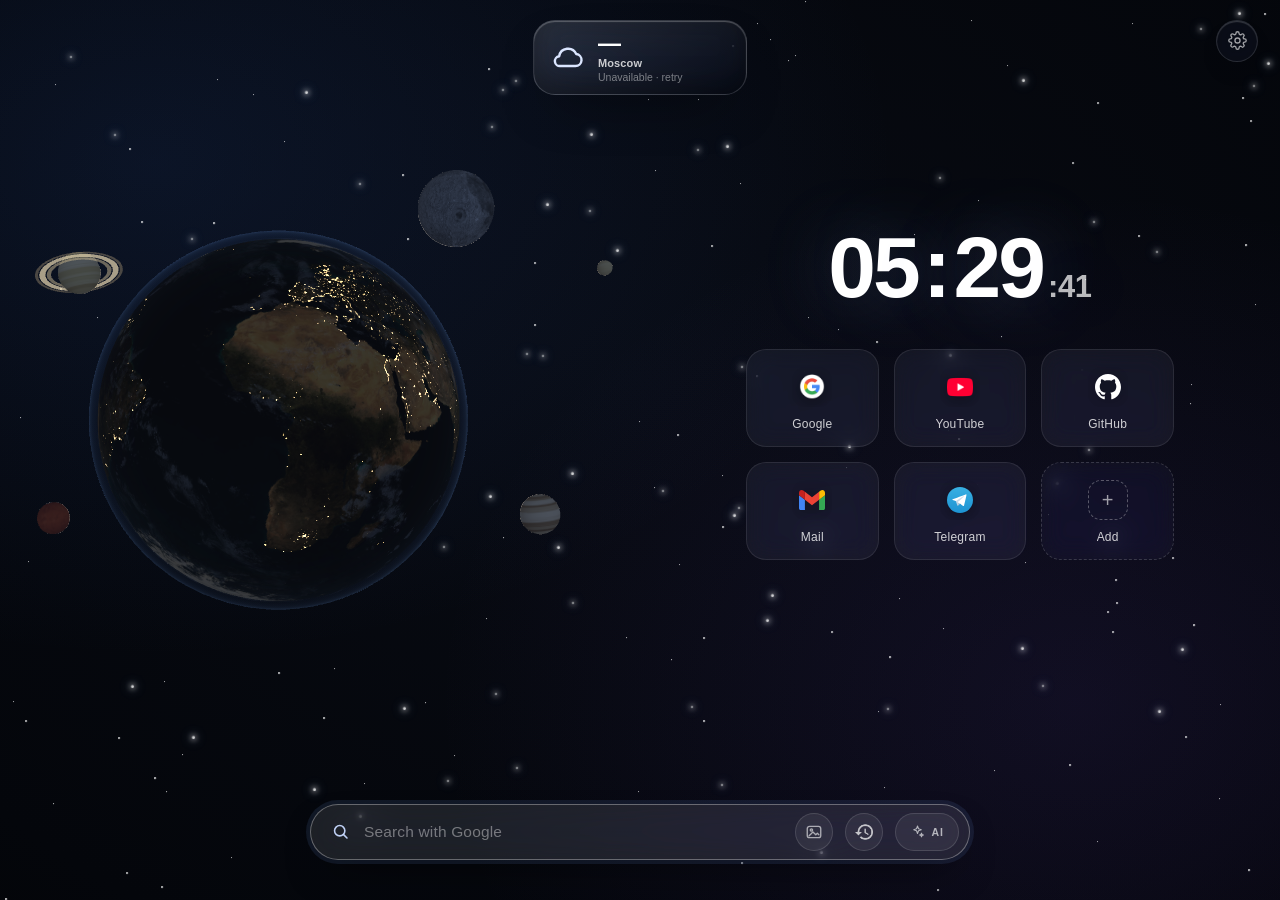
==== chrome/index.html @ 70d058a9 "Release 2.6.7: minimal image thumbnail and readable folder title" ====
<!DOCTYPE html>
<html lang="en">
<head>
  <meta charset="UTF-8" />
  <meta name="color-scheme" content="dark" />
  <meta name="viewport" content="width=device-width, initial-scale=1" />
  <title>New Tab</title>
  <link rel="stylesheet" href="style.css" />
</head>
<body>
  
  <div class="stars" id="stars" aria-hidden="true"></div>

  
  <button class="settings-button" id="settings-button" type="button"
          aria-label="Открыть настройки" title="Настройки" aria-haspopup="dialog"
          data-i18n-aria="settings.open" data-i18n-title="settings.open">
    <svg viewBox="0 0 24 24" fill="none" stroke="currentColor" stroke-width="1.7"
         stroke-linecap="round" stroke-linejoin="round" aria-hidden="true">
      <circle cx="12" cy="12" r="3.2" />
      <path d="M19.4 15a1.7 1.7 0 0 0 .34 1.87l.06.06a2 2 0 1 1-2.83 2.83l-.06-.06a1.7 1.7 0 0 0-1.87-.34 1.7 1.7 0 0 0-1 1.55V21a2 2 0 1 1-4 0v-.09a1.7 1.7 0 0 0-1.11-1.55 1.7 1.7 0 0 0-1.87.34l-.06.06a2 2 0 1 1-2.83-2.83l.06-.06A1.7 1.7 0 0 0 4.6 15a1.7 1.7 0 0 0-1.55-1H3a2 2 0 1 1 0-4h.09A1.7 1.7 0 0 0 4.64 8.9a1.7 1.7 0 0 0-.34-1.87l-.06-.06a2 2 0 1 1 2.83-2.83l.06.06A1.7 1.7 0 0 0 9 4.6a1.7 1.7 0 0 0 1-1.55V3a2 2 0 1 1 4 0v.09a1.7 1.7 0 0 0 1 1.55 1.7 1.7 0 0 0 1.87-.34l.06-.06a2 2 0 1 1 2.83 2.83l-.06.06a1.7 1.7 0 0 0-.34 1.87V9a1.7 1.7 0 0 0 1.55 1H21a2 2 0 1 1 0 4h-.09a1.7 1.7 0 0 0-1.51 1Z" />
    </svg>
  </button>

  
  <div class="top-widgets" id="top-widgets">

  
  <section class="media-player" id="media-player" aria-label="Медиаплеер" aria-hidden="true" hidden
           data-i18n-aria="player.label">
    <div class="player-cover" id="player-cover">
      <img class="player-art" id="player-art" alt="" />
      <span class="player-cover-fallback" aria-hidden="true">
        <svg viewBox="0 0 24 24" fill="none" stroke="currentColor" stroke-width="1.8"
             stroke-linecap="round" stroke-linejoin="round">
          <path d="M9 17.5V5.5l10-2V15" />
          <circle cx="6.5" cy="17.5" r="2.5" />
          <circle cx="16.5" cy="15" r="2.5" />
        </svg>
      </span>
    </div>

    <div class="player-body">
      <div class="player-head">
        <span class="player-title" id="player-title">Без названия</span>
        <span class="player-dot" aria-hidden="true">•</span>
        <span class="player-source" id="player-source">Браузер</span>
      </div>

      <div class="player-timeline">
        <span class="player-time" id="player-current">00:00</span>

        <div class="player-progress" id="player-progress" role="slider" tabindex="0"
             aria-label="Позиция воспроизведения" aria-valuemin="0" aria-valuemax="100"
             aria-valuenow="0" aria-valuetext="Перемотка недоступна" aria-disabled="true"
             data-i18n-aria="player.progress">
          <span class="player-progress-fill" id="player-progress-fill"></span>
          <span class="player-progress-thumb" id="player-progress-thumb"></span>
        </div>

        <span class="player-time" id="player-duration">--:--</span>
      </div>

      <span class="player-artist" id="player-artist">Воспроизведение в браузере</span>
    </div>

    <div class="player-controls" role="group" aria-label="Управление плеером"
         data-i18n-aria="player.controls">
      <button class="player-control" id="player-prev" type="button"
              aria-label="Предыдущий трек" title="Предыдущий трек"
              data-i18n-aria="player.prev" data-i18n-title="player.prev">
        <svg viewBox="0 0 24 24" fill="currentColor" aria-hidden="true">
          <path d="M6 5.5a1 1 0 0 1 2 0v13a1 1 0 1 1-2 0v-13Zm12.2.2a1 1 0 0 1 .8 1v10.6a1 1 0 0 1-1.6.8l-7.3-5.3a1 1 0 0 1 0-1.6l7.3-5.3a1 1 0 0 1 .8-.2Z" />
        </svg>
      </button>

      <button class="player-control player-control--primary" id="player-play" type="button"
              aria-label="Пауза" title="Пауза">
        <svg class="player-icon player-icon--pause" viewBox="0 0 24 24" fill="currentColor" aria-hidden="true">
          <rect x="6" y="5" width="4" height="14" rx="1.2" />
          <rect x="14" y="5" width="4" height="14" rx="1.2" />
        </svg>
        <svg class="player-icon player-icon--play" viewBox="0 0 24 24" fill="currentColor" aria-hidden="true">
          <path d="M8 5.8a1 1 0 0 1 1.5-.9l9 6.2a1 1 0 0 1 0 1.8l-9 6.2A1 1 0 0 1 8 18.2V5.8Z" />
        </svg>
      </button>

      <button class="player-control" id="player-next" type="button"
              aria-label="Следующий трек" title="Следующий трек"
              data-i18n-aria="player.next" data-i18n-title="player.next">
        <svg viewBox="0 0 24 24" fill="currentColor" aria-hidden="true">
          <path d="M18 5.5a1 1 0 0 0-2 0v13a1 1 0 1 0 2 0v-13ZM5.8 5.7a1 1 0 0 0-.8 1v10.6a1 1 0 0 0 1.6.8l7.3-5.3a1 1 0 0 0 0-1.6L6.6 5.9a1 1 0 0 0-.8-.2Z" />
        </svg>
      </button>
    </div>
  </section>

  
  <aside class="weather-widget" id="weather-widget" hidden role="button" tabindex="0"
         aria-label="Погода" data-i18n-aria="weather.label">
    <div class="weather-icon" id="weather-icon" aria-hidden="true"></div>
    <div class="weather-body">
      <div class="weather-main">
        <span class="weather-temp" id="weather-temp">—</span>
        <span class="weather-range" id="weather-range"></span>
      </div>
      <span class="weather-city" id="weather-city">Москва</span>
      <span class="weather-condition" id="weather-condition">Загрузка…</span>
    </div>
  </aside>
  </div>

  <main class="stage">
    
    <section class="planets" id="planet-panel" aria-label="Интерактивная 3D-сцена Солнечной системы">
      <div class="scene" id="scene"></div>

      <p class="scene-error" id="scene-error" hidden data-i18n="scene.error">
        WebGL недоступен в этом браузере — 3D-сцена не может быть показана.
      </p>
    </section>

    
    <section class="content" aria-label="Часы и закладки">
      <div class="clock" aria-label="Текущее время" data-i18n-aria="clock.label">
        <span id="clock-hours">00</span><span class="clock-colon">:</span><span id="clock-minutes">00</span><span class="clock-seconds" id="clock-seconds">:00</span>
      </div>

      <div class="bookmarks-widget">
        <nav class="tiles" id="tiles" aria-label="Закладки" data-i18n-aria="tiles.label"></nav>

        <div class="tiles-nav" id="tiles-nav" hidden>
          <button class="tiles-arrow" id="tiles-prev" type="button"
                  aria-label="Предыдущая страница закладок" data-i18n-aria="tiles.prev">‹</button>
          <div class="tiles-dots" id="tiles-dots" aria-label="Страницы закладок" data-i18n-aria="tiles.pages"></div>
          <button class="tiles-arrow" id="tiles-next" type="button"
                  aria-label="Следующая страница закладок" data-i18n-aria="tiles.next">›</button>
        </div>
      </div>
    </section>
  </main>

  <div class="folder-backdrop" id="folder-backdrop" hidden>
    <span class="folder-drop-hint" data-i18n="folders.dropHint">Перетащите сюда, чтобы вынести из папки</span>
  </div>
  <section class="folder-panel" id="folder-panel" hidden role="dialog" aria-modal="true"
           aria-label="Папка" data-i18n-aria="folders.label">
    <div class="folder-heading">
      <span class="folder-title" id="folder-title" role="button" tabindex="0"
            data-i18n-title="folders.renameHint"></span>
    </div>
    <div class="folder-grid" id="folder-grid"></div>
  </section>

  
  <footer class="search-bar">
    <form class="search" id="search-form" action="https://www.google.com/search" method="get" role="search">
      <div class="search-attachment" id="search-attachment" hidden>
        <div class="search-attachment-thumb">
          <img class="search-attachment-img" id="search-attachment-img" alt="" />
          <button class="search-attachment-remove" id="search-attachment-remove" type="button"
                  aria-label="Убрать изображение" title="Убрать изображение"
                  data-i18n-aria="imageSearch.remove" data-i18n-title="imageSearch.remove">×</button>
        </div>
      </div>

      <div class="search-row">
        <svg class="search-icon" viewBox="0 0 24 24" fill="none" stroke="currentColor" stroke-width="2"
             stroke-linecap="round" aria-hidden="true">
          <circle cx="11" cy="11" r="6.5" />
          <path d="M20.2 20.2 15.9 15.9" />
        </svg>

        <input id="search-input" name="q" type="text" placeholder="Search with Google"
               autocomplete="off" spellcheck="false" autofocus />

        <button class="image-picker" id="image-picker" type="button"
                aria-label="Поиск по картинке" title="Поиск по картинке">
          <svg viewBox="0 0 24 24" fill="none" stroke="currentColor" stroke-width="1.8"
               stroke-linecap="round" stroke-linejoin="round" aria-hidden="true">
            <rect x="3" y="4.5" width="18" height="15" rx="3" />
            <circle cx="8.6" cy="9.4" r="1.5" />
            <path d="m5.5 17 5.1-5.1 3.8 3.8 2.1-2.1 2 2" />
          </svg>
        </button>

        <button class="ai-history" id="ai-history" type="button"
                aria-label="Открыть историю ИИ-поиска Google" title="История ИИ-поиска Google"
                data-i18n-aria="search.history" data-i18n-title="search.history">
          <img src="textures/history.png" alt="" aria-hidden="true" />
        </button>

        <button class="ai-toggle" id="ai-toggle" type="button" aria-pressed="false"
                aria-label="Переключить ИИ-поиск Google" title="ИИ-поиск Google">
          <svg viewBox="0 0 24 24" fill="none" stroke="currentColor" stroke-width="1.7"
               stroke-linecap="round" stroke-linejoin="round" aria-hidden="true">
            <path d="M12 3.2 13.6 7.6 18 9.2 13.6 10.8 12 15.2 10.4 10.8 6 9.2 10.4 7.6 12 3.2Z" />
            <path d="m18.4 14.6.8 2.2 2.2.8-2.2.8-.8 2.2-.8-2.2-2.2-.8 2.2-.8.8-2.2Z" />
          </svg>
          <span class="ai-toggle-text" data-i18n="search.aiShort">AI</span>
        </button>

        <button class="search-attachment-send" id="search-attachment-send" type="button"
                aria-label="Отправить изображение" title="Отправить изображение"
                data-i18n-aria="imageSearch.send" data-i18n-title="imageSearch.send">
          <svg viewBox="0 0 24 24" fill="none" stroke="currentColor" stroke-width="1.9"
               stroke-linecap="round" stroke-linejoin="round" aria-hidden="true">
            <path d="M5 12h14M13 6l6 6-6 6" />
          </svg>
        </button>
      </div>
    </form>
  </footer>

  
  <dialog class="bookmark-dialog" id="bookmark-dialog">
    <form class="bookmark-form" id="bookmark-form" novalidate>
      <h2 id="bm-dialog-title">Новая закладка</h2>

      <div class="bookmark-type" id="bm-type" role="group">
        <button class="bookmark-type-option is-active" type="button" data-type="bookmark"
                data-i18n="bookmarks.bookmarkType">Закладка</button>
        <button class="bookmark-type-option" type="button" data-type="folder"
                data-i18n="bookmarks.folderType">Папка</button>
      </div>

      <label class="field">
        <span data-i18n="bookmarks.name">Название</span>
        <input id="bm-name" type="text" maxlength="40" placeholder="Например, Хабр"
               autocomplete="off" data-i18n-placeholder="bookmarks.namePlaceholder" />
      </label>

      <label class="field" id="bm-url-field">
        <span data-i18n="bookmarks.url">Адрес сайта</span>
        <input id="bm-url" type="text" placeholder="example.com" autocomplete="off" spellcheck="false" />
      </label>

      <p class="dialog-error" id="bm-error" role="alert"></p>

      <div class="dialog-actions">
        <button class="btn btn--ghost" id="bm-cancel" type="button" data-i18n="common.cancel">Отмена</button>
        <button class="btn" type="submit" data-i18n="common.add">Добавить</button>
      </div>
    </form>
  </dialog>

  
  <dialog class="settings-dialog" id="settings-dialog">
    <form class="settings-form" id="settings-form" novalidate>
      <h2 data-i18n="settings.title">Настройки</h2>

      <section class="settings-section">
        <h3 data-i18n="settings.interfaceSection">Интерфейс</h3>
        <label class="field">
          <span data-i18n="settings.language">Язык интерфейса</span>
          <select id="setting-language">
            <option value="ru">Русский</option>
            <option value="en">English</option>
          </select>
        </label>
        <label class="field">
          <span data-i18n="settings.layout">Расположение</span>
          <select id="setting-layout">
            <option value="top" data-i18n="settings.layoutTop">Поиск внизу, плеер сверху</option>
            <option value="bottom" data-i18n="settings.layoutBottom">Поиск вверху, плеер внизу</option>
          </select>
        </label>
      </section>

      <section class="settings-section">
        <h3 data-i18n="settings.planetSection">Планета</h3>
        <label class="field">
          <span data-i18n="settings.planetLighting">Освещение Земли</span>
          <select id="setting-planet-lighting">
            <option value="auto" data-i18n="lighting.auto">Авто (по времени)</option>
            <option value="day" data-i18n="lighting.day">День</option>
            <option value="dusk" data-i18n="lighting.dusk">50 / 50</option>
            <option value="night" data-i18n="lighting.night">Ночь</option>
          </select>
        </label>
        <p class="settings-note" data-i18n="settings.planetNote">Авто — по сезонному закату. Ручной режим не зависит от времени.</p>
      </section>

      <section class="settings-section">
        <h3 data-i18n="settings.searchSection">Поисковик</h3>
        <label class="field">
          <span data-i18n="settings.searchEngine">Поисковая система</span>
          <select id="setting-search-engine">
            <option value="google">Google</option>
            <option value="yandex" data-i18n="searchEngine.yandex">Яндекс</option>
            <option value="bing">Bing</option>
            <option value="duckduckgo">DuckDuckGo</option>
          </select>
        </label>
      </section>

      <section class="settings-section">
        <div class="settings-heading">
          <h3 data-i18n="settings.weatherSection">Погода справа от плеера</h3>
          <label class="switch" title="Показывать виджет погоды" data-i18n-title="settings.weatherToggle">
            <input id="setting-weather-enabled" type="checkbox" />
            <span class="switch-track"><span class="switch-thumb"></span></span>
          </label>
        </div>

        <label class="field">
          <span data-i18n="settings.city">Город</span>
          <select id="setting-weather-city"></select>
        </label>

        <label class="field">
          <span data-i18n="settings.units">Единицы температуры</span>
          <select id="setting-weather-unit">
            <option value="celsius" data-i18n="units.celsius">Цельсий (°C)</option>
            <option value="fahrenheit" data-i18n="units.fahrenheit">Фаренгейт (°F)</option>
          </select>
        </label>
      </section>

      <section class="settings-section">
        <h3 data-i18n="settings.bookmarksSection">Закладки</h3>
        <p class="settings-note" data-i18n="settings.bookmarksNote">По 9 закладок на странице. Точки под сеткой переключают страницы.</p>
        <div class="settings-button-row">
          <button class="btn btn--ghost" id="settings-export-bookmarks" type="button"
                  data-i18n="settings.exportBookmarks">Экспорт закладок</button>
          <button class="btn btn--ghost" id="settings-import-bookmarks" type="button"
                  data-i18n="settings.importBookmarks">Импорт закладок</button>
        </div>
        <button class="btn btn--ghost" id="settings-restore-bookmarks" type="button"
                data-i18n="settings.restore">Вернуть стандартные закладки</button>
      </section>

      <p class="dialog-status" id="settings-status" role="status"></p>
      <p class="dialog-error" id="settings-error" role="alert"></p>

      <div class="dialog-actions">
        <button class="btn btn--ghost" id="settings-cancel" type="button" data-i18n="common.cancel">Отмена</button>
        <button class="btn" type="submit" data-i18n="common.save">Сохранить</button>
      </div>
    </form>
  </dialog>

  <input type="file" id="bookmark-import" accept="application/json,.json" hidden />
  <input type="file" id="search-image-input" accept="image/*" hidden />

  <script src="lib/three.min.js"></script>
  <script src="script.js"></script>
</body>
</html>
---- chrome/style.css ----
*,
*::before,
*::after {
  box-sizing: border-box;
}

:root {
  --font-apple: -apple-system, BlinkMacSystemFont, "San Francisco", "SF Pro Display",
    "SF Pro Text", "Helvetica Neue", "Segoe UI", Roboto, Arial, sans-serif;

  --accent-blue: #4f7dff;
  --accent-violet: #9b5cff;
  --accent-cyan: #22c7e6;
}

html,
body {
  height: 100%;
}

body {
  margin: 0;
  display: flex;
  flex-direction: column;
  overflow: hidden;
  color: #ffffff;
  font-family: var(--font-apple);
  -webkit-font-smoothing: antialiased;
  -moz-osx-font-smoothing: grayscale;

  
  background-color: #000000;
  background-image:
    radial-gradient(1200px 800px at 12% 18%, rgba(48, 96, 190, 0.14), transparent 62%),
    radial-gradient(1000px 800px at 84% 78%, rgba(104, 66, 190, 0.12), transparent 64%),
    radial-gradient(1500px 1100px at 50% 42%, #080b13 0%, #04060b 58%, #000000 100%);
}

::selection {
  color: #ffffff;
  background: rgba(120, 170, 255, 0.35);
}

.stars {
  position: fixed;
  inset: 0;
  z-index: 0;
  overflow: hidden;
  pointer-events: none;
}

.star {
  position: absolute;
  border-radius: 50%;
  background: #ffffff;
  opacity: 0.8;
  animation: twinkle var(--dur, 4s) ease-in-out infinite;
  animation-delay: var(--delay, 0s);
  will-change: opacity, transform;
}

.star--bright {
  box-shadow:
    0 0 6px 1px rgba(255, 255, 255, 0.75),
    0 0 14px 2px rgba(160, 200, 255, 0.35);
}

@keyframes twinkle {
  0%,
  100% {
    opacity: 0.12;
    transform: scale(0.72);
  }
  50% {
    opacity: 1;
    transform: scale(1.15);
  }
}

.stage {
  position: relative;
  z-index: 1;
  flex: 1 1 auto;
  min-height: 0;
  display: grid;
  grid-template-columns: 1fr 1fr;
  grid-template-rows: 1fr;
  align-items: stretch;
  justify-items: stretch;
}

.planets {
  position: relative;
  min-width: 0;
  min-height: 0;
}

.scene {
  position: absolute;
  inset: 0;
}

.scene-canvas {
  display: block;
  width: 100%;
  height: 100%;
  touch-action: none;
  outline: none;
  cursor: default;
}

.scene-canvas.is-hovering {
  cursor: grab;
}

.scene-canvas.is-grabbing {
  cursor: grabbing;
}

.scene-error {
  position: absolute;
  inset: 0;
  z-index: 2;
  display: grid;
  place-items: center;
  margin: 0;
  padding: 32px;
  text-align: center;
  font-size: 14px;
  color: rgba(255, 255, 255, 0.55);
}

.scene-error[hidden] {
  display: none;
}

.content {
  display: flex;
  flex-direction: column;
  align-items: center;
  justify-content: center;
  gap: clamp(26px, 4.5vh, 54px);
  width: 100%;
  max-width: 500px;
  height: 100%;
  padding: 0 clamp(16px, 3vw, 36px);
  justify-self: center;
}

.clock {
  display: flex;
  align-items: baseline;
  justify-content: center;
  gap: 0.06em;
  font-size: clamp(52px, 6.7vw, 112px);
  font-weight: 700;
  line-height: 0.95;
  letter-spacing: -0.035em;
  color: #ffffff;
  font-variant-numeric: tabular-nums;
  font-feature-settings: "tnum" 1;
  text-shadow: 0 0 70px rgba(150, 190, 255, 0.26);
  user-select: none;
}

.clock-seconds {
  font-size: 0.36em;
  font-weight: 600;
  letter-spacing: -0.01em;
  color: rgba(255, 255, 255, 0.72);
}

.tiles {
  display: grid;
  grid-template-columns: repeat(3, minmax(0, 1fr));
  align-content: start;
  gap: clamp(10px, 1.2vw, 15px);
  width: min(100%, 440px);
}

.bookmarks-widget {
  display: flex;
  flex-direction: column;
  align-items: center;
  gap: 12px;
  width: 100%;
}

.tiles-nav {
  display: flex;
  align-items: center;
  justify-content: center;
  gap: 10px;
}

.tiles-nav[hidden] {
  display: none;
}

.tiles-arrow {
  display: grid;
  place-items: center;
  width: 26px;
  height: 26px;
  padding: 0 0 1px;
  border: 1px solid rgba(255, 255, 255, 0.12);
  border-radius: 50%;
  background: rgba(255, 255, 255, 0.05);
  color: rgba(255, 255, 255, 0.62);
  font-family: inherit;
  font-size: 18px;
  line-height: 1;
  cursor: pointer;
  transition: color 0.2s ease, background 0.2s ease, border-color 0.2s ease;
}

.tiles-arrow:hover:not(:disabled) {
  border-color: rgba(150, 170, 255, 0.45);
  background: rgba(120, 140, 255, 0.12);
  color: #ffffff;
}

.tiles-arrow:disabled {
  opacity: 0.25;
  cursor: default;
}

.tiles-dots {
  display: flex;
  align-items: center;
  gap: 6px;
  height: 12px;
}

.tiles-dot {
  width: 6px;
  height: 6px;
  padding: 0;
  border: 0;
  border-radius: 50%;
  background: rgba(255, 255, 255, 0.26);
  cursor: pointer;
  transition: background 0.2s ease, transform 0.2s ease;
}

.tiles-dot:hover {
  background: rgba(255, 255, 255, 0.6);
}

.tiles-dot.is-active {
  background: rgba(255, 255, 255, 0.95);
  transform: scale(1.25);
}

.tile-wrap {
  position: relative;
  min-width: 0;
}

.tile {
  position: relative;
  display: flex;
  flex-direction: column;
  align-items: center;
  justify-content: center;
  gap: 10px;
  width: 100%;
  height: 100%;
  padding: 17px 10px 15px;
  border: 1px solid rgba(255, 255, 255, 0.09);
  border-radius: 20px;
  background: rgba(255, 255, 255, 0.05);
  -webkit-backdrop-filter: blur(12px) saturate(160%);
  backdrop-filter: blur(12px) saturate(160%);
  color: #ffffff;
  font-family: inherit;
  text-decoration: none;
  overflow: hidden;
  transition: transform 0.25s ease, background 0.25s ease,
    border-color 0.25s ease, box-shadow 0.25s ease;
}

.tile::before {
  content: "";
  position: absolute;
  inset: 0;
  background: radial-gradient(130px 80px at 50% 0%,
    rgba(140, 180, 255, 0.22), transparent 72%);
  opacity: 0;
  transition: opacity 0.25s ease;
  pointer-events: none;
}

.tile:hover,
.tile:focus-visible {
  transform: translateY(-4px);
  background: rgba(255, 255, 255, 0.12);
  border-color: rgba(255, 255, 255, 0.3);
  box-shadow:
    0 20px 44px -16px rgba(0, 0, 0, 0.65),
    inset 0 1px 0 rgba(255, 255, 255, 0.22);
  outline: none;
}

.tile:hover::before,
.tile:focus-visible::before {
  opacity: 1;
}

.tile-icon {
  position: relative;
  display: grid;
  place-items: center;
  flex: 0 0 auto;
  width: 40px;
  height: 40px;
  border-radius: 13px;
  overflow: hidden;
  transition: transform 0.25s ease;
}

.tile:hover .tile-icon {
  transform: scale(1.07) rotate(-2deg);
}

.tile-icon--img {
  background: transparent;
  box-shadow: none;
}

.tile-icon--img img {
  display: block;
  width: 26px;
  height: 26px;
  object-fit: contain;
  filter: drop-shadow(0 3px 8px rgba(0, 0, 0, 0.35));
}

.tile-icon--invert img {
  filter: brightness(0) invert(1) drop-shadow(0 3px 8px rgba(0, 0, 0, 0.35));
}

.tile-icon--letter {
  background: linear-gradient(145deg, var(--c1, #5b8cff), var(--c2, #3a5bd9));
  font-size: 16px;
  font-weight: 700;
  color: #ffffff;
  text-transform: uppercase;
  box-shadow:
    inset 0 1px 0 rgba(255, 255, 255, 0.35),
    0 10px 20px -12px var(--c2, #3a5bd9);
}

.tile-name {
  max-width: 100%;
  overflow: hidden;
  font-size: 12px;
  font-weight: 500;
  letter-spacing: 0.02em;
  text-overflow: ellipsis;
  white-space: nowrap;
  color: rgba(255, 255, 255, 0.8);
  transition: color 0.25s ease;
}

.tile:hover .tile-name {
  color: #ffffff;
}

.tile-remove {
  position: absolute;
  top: 6px;
  right: 6px;
  z-index: 3;
  display: grid;
  place-items: center;
  width: 22px;
  height: 22px;
  padding: 0;
  border: 1px solid rgba(255, 255, 255, 0.16);
  border-radius: 50%;
  background: rgba(8, 10, 18, 0.72);
  color: rgba(255, 255, 255, 0.7);
  font-family: inherit;
  font-size: 14px;
  line-height: 1;
  cursor: pointer;
  opacity: 0;
  transform: scale(0.85);
  transition: opacity 0.2s ease, transform 0.2s ease, background 0.2s ease;
}

.tile-wrap:hover .tile-remove,
.tile-remove:focus-visible {
  opacity: 1;
  transform: scale(1);
}

.tile-remove:hover {
  border-color: transparent;
  background: rgba(224, 62, 82, 0.9);
  color: #ffffff;
}

.tile--add {
  border-style: dashed;
  border-color: rgba(255, 255, 255, 0.16);
  background: rgba(255, 255, 255, 0.025);
  color: rgba(255, 255, 255, 0.6);
  cursor: pointer;
  appearance: none;
}

.tile--add:hover {
  border-color: rgba(140, 170, 255, 0.45);
  background: rgba(120, 150, 255, 0.08);
  color: #ffffff;
}

.tile-icon--add {
  border: 1px dashed rgba(255, 255, 255, 0.3);
  border-radius: 13px;
  background: transparent;
  font-size: 20px;
  font-weight: 300;
  line-height: 1;
  color: inherit;
}

.tile--folder {
  border-color: rgba(150, 175, 255, 0.2);
  background:
    linear-gradient(145deg, rgba(110, 145, 255, 0.13), rgba(255, 255, 255, 0.035));
}

.tile--folder:hover {
  border-color: rgba(150, 180, 255, 0.45);
  background:
    linear-gradient(145deg, rgba(120, 155, 255, 0.2), rgba(255, 255, 255, 0.06));
}

.tile-icon--folder {
  color: #cfdcff;
  background:
    linear-gradient(145deg, rgba(120, 155, 255, 0.3), rgba(90, 110, 230, 0.14));
  border: 1px solid rgba(170, 190, 255, 0.2);
  box-shadow: inset 0 1px 1px rgba(255, 255, 255, 0.18);
}

.tile-icon--folder svg {
  width: 25px;
  height: 25px;
}

.tile-folder-count {
  position: absolute;
  top: 8px;
  right: 8px;
  display: grid;
  place-items: center;
  min-width: 18px;
  height: 18px;
  padding: 0 5px;
  border: 1px solid rgba(255, 255, 255, 0.16);
  border-radius: 999px;
  background: rgba(8, 12, 24, 0.68);
  color: rgba(255, 255, 255, 0.74);
  font-size: 10px;
  font-weight: 600;
  line-height: 1;
  pointer-events: none;
}

.tile-wrap.is-drop-target .tile,
.tile-wrap.is-folder-drop .tile {
  border-color: rgba(160, 190, 255, 0.85);
  background:
    linear-gradient(145deg, rgba(130, 165, 255, 0.24), rgba(255, 255, 255, 0.07));
  box-shadow:
    0 0 0 3px rgba(120, 160, 255, 0.16),
    0 18px 40px -24px rgba(0, 0, 0, 0.9);
  transform: scale(1.025);
}

.tile-wrap.is-dragging {
  opacity: 0.42;
}

.folder-backdrop {
  position: fixed;
  inset: 0;
  z-index: 9;
  background: rgba(2, 4, 10, 0.46);
  -webkit-backdrop-filter: blur(3px);
  backdrop-filter: blur(3px);
  opacity: 0;
  transition: opacity 0.22s ease, background 0.22s ease;
}

.folder-backdrop.is-open {
  opacity: 1;
}

.folder-backdrop.is-closing {
  pointer-events: none;
}

.folder-backdrop.is-drop-target {
  background: rgba(10, 16, 34, 0.58);
  box-shadow: inset 0 0 0 2px rgba(130, 165, 255, 0.28);
}

.folder-drop-hint {
  position: fixed;
  left: 50%;
  bottom: 28px;
  z-index: 11;
  padding: 10px 18px;
  border: 1px solid rgba(160, 190, 255, 0.35);
  border-radius: 999px;
  background: rgba(12, 18, 34, 0.86);
  -webkit-backdrop-filter: blur(18px) saturate(170%);
  backdrop-filter: blur(18px) saturate(170%);
  color: rgba(230, 238, 255, 0.9);
  font-size: 13px;
  font-weight: 500;
  letter-spacing: 0.01em;
  opacity: 0;
  transform: translate(-50%, 12px);
  transition: opacity 0.2s ease, transform 0.2s ease;
  pointer-events: none;
}

.folder-backdrop.is-drop-target .folder-drop-hint {
  opacity: 1;
  transform: translate(-50%, 0);
}

.folder-panel {
  position: fixed;
  z-index: 10;
  display: block;
  padding: 0;
  outline: none;
  border: 0;
  background: transparent;
  box-shadow: none;
  opacity: 0;
  transform: scale(0.96);
  transform-origin: center;
  transition: opacity 0.22s ease, transform 0.22s cubic-bezier(0.16, 0.84, 0.44, 1);
}

.folder-panel.is-open {
  opacity: 1;
  transform: scale(1);
}

.folder-panel.is-closing {
  pointer-events: none;
}

.folder-backdrop[hidden],
.folder-panel[hidden] {
  display: none;
}

.folder-grid {
  display: grid;
  grid-template-columns: repeat(3, minmax(0, 1fr));
  grid-template-rows: repeat(3, minmax(0, 1fr));
  gap: clamp(10px, 1.2vw, 15px);
  width: 100%;
  height: 100%;
}

.folder-heading {
  position: absolute;
  left: 50%;
  bottom: calc(100% + 10px);
  width: max-content;
  max-width: 100%;
  text-align: center;
  transform: translateX(-50%);
}

.folder-panel.is-title-below .folder-heading {
  top: calc(100% + 10px);
  bottom: auto;
}

.folder-title {
  display: inline-block;
  max-width: min(70vw, 420px);
  padding: 7px 14px;
  overflow: hidden;
  border: 1px solid rgba(255, 255, 255, 0.14);
  border-radius: 12px;
  background: rgba(8, 12, 22, 0.82);
  -webkit-backdrop-filter: blur(20px) saturate(170%);
  backdrop-filter: blur(20px) saturate(170%);
  box-shadow:
    0 14px 34px -20px rgba(0, 0, 0, 0.95),
    inset 0 1px 0 rgba(255, 255, 255, 0.1);
  color: #ffffff;
  font-size: 18px;
  font-weight: 600;
  letter-spacing: -0.01em;
  line-height: 1.25;
  text-overflow: ellipsis;
  text-shadow: 0 1px 2px rgba(0, 0, 0, 0.55);
  white-space: nowrap;
  outline: none;
  cursor: text;
  transition: background 0.2s ease, box-shadow 0.2s ease, border-color 0.2s ease;
}

.folder-title:hover {
  border-color: rgba(160, 185, 255, 0.35);
  background: rgba(16, 22, 40, 0.92);
}

.folder-title.is-editing {
  overflow: visible;
  border-color: rgba(120, 160, 255, 0.45);
  background: rgba(10, 14, 26, 0.96);
  box-shadow: 0 0 0 2px rgba(120, 160, 255, 0.32);
  text-overflow: clip;
}

body.folder-open {
  overflow: hidden;
}

.bookmarks-widget > .tiles,
.bookmarks-widget > .tiles-nav {
  transition: opacity 0.2s ease;
}

body.folder-open .bookmarks-widget > .tiles,
body.folder-open .bookmarks-widget > .tiles-nav {
  opacity: 0;
  pointer-events: none;
}

.field[hidden] {
  display: none;
}

.bookmark-type {
  display: flex;
  gap: 5px;
  padding: 4px;
  border: 1px solid rgba(255, 255, 255, 0.1);
  border-radius: 12px;
  background: rgba(255, 255, 255, 0.045);
}

.bookmark-type-option {
  flex: 1;
  height: 34px;
  padding: 0 10px;
  border: 0;
  border-radius: 9px;
  background: transparent;
  color: rgba(255, 255, 255, 0.55);
  font-family: inherit;
  font-size: 12px;
  font-weight: 600;
  cursor: pointer;
  transition: color 0.2s ease, background 0.2s ease, box-shadow 0.2s ease;
}

.bookmark-type-option:hover {
  color: #ffffff;
  background: rgba(255, 255, 255, 0.07);
}

.bookmark-type-option.is-active {
  background: linear-gradient(135deg, rgba(90, 125, 255, 0.92), rgba(150, 100, 255, 0.92));
  color: #ffffff;
  box-shadow:
    0 6px 16px -10px rgba(90, 110, 255, 0.9),
    inset 0 1px 0 rgba(255, 255, 255, 0.24);
}

.top-widgets {
  position: fixed;
  top: clamp(12px, 2.2vh, 22px);
  left: 50%;
  z-index: 6;
  display: flex;
  align-items: stretch;
  gap: 12px;
  width: max-content;
  max-width: calc(100vw - 32px);
  transform: translateX(-50%);
  pointer-events: none;
}

.top-widgets > * {
  pointer-events: auto;
}

body.layout-bottom .top-widgets {
  top: auto;
  bottom: clamp(12px, 2.2vh, 22px);
}

body.layout-bottom .search-bar {
  order: -1;
  padding-top: clamp(14px, 2.2vh, 24px);
  padding-bottom: 12px;
}

body.layout-bottom .search {
  width: min(660px, calc(100vw - 160px));
}

@media (min-width: 901px) {
  body.layout-bottom .stage {
    transform: translateY(calc(-1 * var(--stage-shift, 0px)));
  }
}

.weather-widget {
  position: relative;
  display: flex;
  align-items: center;
  gap: 12px;
  width: 214px;
  padding: 11px 16px;
  border: 1px solid rgba(255, 255, 255, 0.15);
  border-radius: 22px;
  background:
    linear-gradient(145deg, rgba(255, 255, 255, 0.14), rgba(9, 13, 24, 0.62));
  -webkit-backdrop-filter: blur(20px) saturate(180%);
  backdrop-filter: blur(20px) saturate(180%);
  box-shadow:
    0 22px 56px -28px rgba(0, 0, 0, 0.9),
    inset 0 1px 1px rgba(255, 255, 255, 0.26),
    inset 0 -12px 24px rgba(0, 0, 0, 0.25);
  color: #ffffff;
  opacity: 0;
  transform: translateY(-10px);
  transition: opacity 0.5s ease, transform 0.5s cubic-bezier(0.16, 0.84, 0.44, 1);
}

.weather-widget[hidden] {
  display: none;
}

.weather-widget.is-visible {
  opacity: 1;
  transform: translateY(0);
}

.weather-widget:not([hidden]) {
  cursor: pointer;
}

.weather-widget:not([hidden]):hover {
  border-color: rgba(180, 195, 255, 0.32);
  box-shadow:
    0 24px 60px -28px rgba(0, 0, 0, 0.95),
    0 0 26px rgba(110, 140, 255, 0.16),
    inset 0 1px 1px rgba(255, 255, 255, 0.3),
    inset 0 -12px 24px rgba(0, 0, 0, 0.25);
}

.weather-widget:focus-visible {
  outline: none;
  border-color: rgba(160, 180, 255, 0.55);
  box-shadow: 0 0 0 3px rgba(120, 150, 255, 0.2);
}

.weather-icon {
  display: grid;
  place-items: center;
  flex: 0 0 36px;
  width: 36px;
  height: 36px;
  color: #dbe6ff;
}

.weather-icon svg {
  width: 100%;
  height: 100%;
}

.weather-icon.is-sunny {
  color: #ffd36a;
}

.weather-icon.is-snow {
  color: #e8f1ff;
}

.weather-body {
  display: flex;
  flex-direction: column;
  gap: 2px;
  min-width: 0;
}

.weather-main {
  display: flex;
  align-items: baseline;
  gap: 7px;
}

.weather-temp {
  font-size: 23px;
  font-weight: 650;
  line-height: 1;
  letter-spacing: -0.03em;
}

.weather-range {
  font-size: 10px;
  white-space: nowrap;
  color: rgba(255, 255, 255, 0.42);
}

.weather-city {
  overflow: hidden;
  font-size: 11px;
  font-weight: 600;
  letter-spacing: 0.01em;
  white-space: nowrap;
  text-overflow: ellipsis;
  color: rgba(255, 255, 255, 0.78);
}

.weather-condition {
  overflow: hidden;
  font-size: 10.5px;
  white-space: nowrap;
  text-overflow: ellipsis;
  color: rgba(255, 255, 255, 0.45);
}

.settings-button {
  position: fixed;
  top: clamp(12px, 2.2vh, 22px);
  right: clamp(12px, 2vw, 22px);
  z-index: 8;
  display: grid;
  place-items: center;
  width: 42px;
  height: 42px;
  padding: 0;
  border: 1px solid rgba(255, 255, 255, 0.13);
  border-radius: 50%;
  background: rgba(13, 17, 30, 0.62);
  -webkit-backdrop-filter: blur(18px) saturate(170%);
  backdrop-filter: blur(18px) saturate(170%);
  box-shadow:
    0 12px 32px -18px rgba(0, 0, 0, 0.95),
    inset 0 1px 1px rgba(255, 255, 255, 0.18);
  color: rgba(255, 255, 255, 0.62);
  cursor: pointer;
  transition: color 0.3s ease, background 0.3s ease, border-color 0.3s ease,
    box-shadow 0.3s ease;
}

.settings-button svg {
  width: 19px;
  height: 19px;
  transition: transform 0.5s cubic-bezier(0.16, 0.84, 0.44, 1);
}

.settings-button:hover {
  border-color: rgba(150, 170, 255, 0.4);
  background: rgba(30, 38, 64, 0.72);
  color: #ffffff;
  box-shadow:
    0 0 24px rgba(110, 140, 255, 0.22),
    inset 0 1px 1px rgba(255, 255, 255, 0.24);
}

.settings-button:hover svg {
  transform: rotate(55deg);
}

.media-player {
  position: relative;
  z-index: 1;
  display: flex;
  align-items: center;
  gap: 13px;
  width: min(560px, calc(100vw - 32px));
  padding: 9px 18px 9px 9px;
  overflow: hidden;
  isolation: isolate;
  border: 1px solid rgba(255, 255, 255, 0.22);
  border-radius: 24px;
  background:
    radial-gradient(120% 160% at 16% -30%, rgba(255, 255, 255, 0.28), transparent 46%),
    radial-gradient(90% 130% at 92% 130%, rgba(110, 92, 255, 0.2), transparent 62%),
    linear-gradient(140deg,
      rgba(255, 255, 255, 0.2) 0%,
      rgba(255, 255, 255, 0.055) 16%,
      rgba(11, 15, 28, 0.62) 50%,
      rgba(7, 10, 20, 0.8) 100%);
  -webkit-backdrop-filter: blur(26px) saturate(205%);
  backdrop-filter: blur(26px) saturate(205%);
  box-shadow:
    0 26px 70px -30px rgba(0, 0, 0, 0.98),
    0 2px 10px rgba(0, 0, 0, 0.35),
    0 0 38px rgba(120, 150, 255, 0.1),
    inset 0 1px 1px rgba(255, 255, 255, 0.45),
    inset 0 -16px 30px rgba(0, 0, 0, 0.34),
    inset 12px 0 30px rgba(255, 255, 255, 0.045),
    inset -12px 0 26px rgba(120, 150, 255, 0.09);
  opacity: 0;
  transform: translateY(-12px) scale(0.985);
  pointer-events: none;
  transition: opacity 0.55s ease, transform 0.55s cubic-bezier(0.16, 0.84, 0.44, 1);
}

.media-player::before {
  content: "";
  position: absolute;
  top: -80%;
  left: -12%;
  z-index: 0;
  width: 68%;
  height: 230%;
  background: radial-gradient(closest-side,
    rgba(255, 255, 255, 0.24),
    rgba(255, 255, 255, 0.05) 55%,
    transparent 76%);
  transform: rotate(18deg);
  pointer-events: none;
  animation: liquid-sheen 9s ease-in-out infinite;
}

.media-player::after {
  content: "";
  position: absolute;
  inset: 1px;
  z-index: 0;
  border-radius: inherit;
  background:
    linear-gradient(180deg,
      rgba(255, 255, 255, 0.16),
      transparent 26%,
      transparent 76%,
      rgba(255, 255, 255, 0.03)),
    radial-gradient(120% 90% at 88% -10%, rgba(140, 120, 255, 0.16), transparent 58%),
    radial-gradient(85% 70% at 50% 128%, rgba(170, 200, 255, 0.16), transparent 70%);
  box-shadow: inset 0 0 0 1px rgba(255, 255, 255, 0.055);
  pointer-events: none;
}

@keyframes liquid-sheen {
  0%,
  100% {
    transform: translateX(-8%) rotate(18deg);
    opacity: 0.55;
  }
  50% {
    transform: translateX(24%) rotate(18deg);
    opacity: 0.9;
  }
}

.media-player[hidden] {
  display: none;
}

.media-player.is-visible {
  opacity: 1;
  transform: translateY(0) scale(1);
  pointer-events: auto;
}

.player-controls {
  position: relative;
  z-index: 1;
  display: flex;
  align-items: center;
  gap: 5px;
  flex: 0 0 auto;
}

.player-control {
  display: grid;
  place-items: center;
  width: 30px;
  height: 30px;
  padding: 0;
  border: 1px solid rgba(255, 255, 255, 0.13);
  border-radius: 50%;
  background: rgba(255, 255, 255, 0.055);
  color: rgba(255, 255, 255, 0.72);
  cursor: pointer;
  transition: color 0.25s ease, background 0.25s ease, border-color 0.25s ease,
    transform 0.2s ease, box-shadow 0.25s ease;
}

.player-control svg {
  width: 14px;
  height: 14px;
}

.player-control:hover {
  color: #ffffff;
  border-color: rgba(170, 190, 255, 0.45);
  background: rgba(130, 155, 255, 0.16);
  box-shadow: 0 0 16px rgba(120, 150, 255, 0.24);
}

.player-control:active {
  transform: scale(0.92);
}

.player-control--primary {
  width: 36px;
  height: 36px;
  border-color: transparent;
  background: linear-gradient(135deg, rgba(110, 145, 255, 0.95), rgba(150, 105, 255, 0.95));
  color: #ffffff;
  box-shadow:
    0 6px 18px -8px rgba(90, 110, 255, 0.9),
    inset 0 1px 0 rgba(255, 255, 255, 0.32);
}

.player-control--primary svg {
  width: 15px;
  height: 15px;
}

.player-icon--play {
  display: none;
}

.media-player.is-paused .player-icon--pause {
  display: none;
}

.media-player.is-paused .player-icon--play {
  display: block;
}

.player-cover {
  position: relative;
  z-index: 1;
  display: grid;
  place-items: center;
  flex: 0 0 auto;
  width: 58px;
  height: 58px;
  overflow: hidden;
  border: 1px solid rgba(255, 255, 255, 0.2);
  border-radius: 16px;
  background: linear-gradient(145deg, rgba(130, 160, 255, 0.3), rgba(255, 255, 255, 0.05));
  box-shadow:
    0 12px 24px -14px rgba(0, 0, 0, 0.95),
    inset 0 1px 1px rgba(255, 255, 255, 0.35),
    inset 0 -9px 18px rgba(0, 0, 0, 0.28);
}

.player-cover::after {
  content: "";
  position: absolute;
  inset: 0;
  z-index: 2;
  border-radius: inherit;
  background: linear-gradient(135deg,
    rgba(255, 255, 255, 0.32),
    transparent 36%,
    transparent 72%,
    rgba(255, 255, 255, 0.06));
  pointer-events: none;
}

.player-art {
  display: none;
  width: 100%;
  height: 100%;
  object-fit: cover;
}

.player-cover.has-art .player-art {
  display: block;
}

.player-cover.is-favicon .player-art {
  padding: 13px;
  object-fit: contain;
}

.player-cover.has-art .player-cover-fallback {
  display: none;
}

.player-cover-fallback {
  display: grid;
  place-items: center;
  color: rgba(255, 255, 255, 0.68);
}

.player-cover-fallback svg {
  width: 23px;
  height: 23px;
}

.player-body {
  position: relative;
  z-index: 1;
  display: flex;
  flex: 1;
  flex-direction: column;
  gap: 5px;
  min-width: 0;
}

.player-head {
  display: flex;
  align-items: baseline;
  gap: 6px;
  min-width: 0;
}

.player-title {
  min-width: 0;
  overflow: hidden;
  font-size: 13.5px;
  font-weight: 650;
  letter-spacing: -0.01em;
  white-space: nowrap;
  text-overflow: ellipsis;
  color: #ffffff;
}

.player-dot {
  flex: 0 0 auto;
  font-size: 12px;
  color: rgba(255, 255, 255, 0.34);
}

.player-source {
  flex: 0 0 auto;
  max-width: 40%;
  overflow: hidden;
  font-size: 9.5px;
  font-weight: 600;
  letter-spacing: 0.11em;
  text-transform: uppercase;
  white-space: nowrap;
  text-overflow: ellipsis;
  color: rgba(255, 255, 255, 0.5);
}

.player-timeline {
  display: flex;
  align-items: center;
  gap: 8px;
}

.player-time {
  flex: 0 0 auto;
  min-width: 34px;
  font-size: 10.5px;
  font-weight: 600;
  letter-spacing: 0.02em;
  color: rgba(255, 255, 255, 0.62);
  font-variant-numeric: tabular-nums;
  text-align: center;
}

.player-progress {
  position: relative;
  flex: 1;
  min-width: 40px;
  margin: 0 4px;
  height: 14px;
  border-radius: 999px;
  background: transparent;
  touch-action: none;
  cursor: default;
  outline: none;
}

.player-progress::before {
  content: "";
  position: absolute;
  top: 50%;
  right: 0;
  left: 0;
  height: 3px;
  border-radius: 999px;
  background: rgba(255, 255, 255, 0.14);
  box-shadow: inset 0 1px 1px rgba(0, 0, 0, 0.3);
  transform: translateY(-50%);
  transition: height 0.2s ease, background 0.2s ease;
}

.player-progress-fill {
  position: absolute;
  top: 50%;
  left: 0;
  width: calc(var(--p, 0) * 100%);
  height: 3px;
  border-radius: 999px;
  background: linear-gradient(90deg, rgba(255, 255, 255, 0.5), #ffffff 75%, rgba(205, 225, 255, 0.95));
  box-shadow: 0 0 10px rgba(170, 200, 255, 0.35);
  transform: translateY(-50%);
  transition: width 0.18s linear;
  pointer-events: none;
}

.player-progress-thumb {
  position: absolute;
  top: 50%;
  left: calc(var(--p, 0) * 100%);
  width: 8px;
  height: 8px;
  border-radius: 50%;
  background: #ffffff;
  box-shadow:
    0 0 0 2px rgba(255, 255, 255, 0.12),
    0 0 12px rgba(255, 255, 255, 0.75);
  transform: translate(-50%, -50%);
  transition: left 0.18s linear, transform 0.18s ease;
  pointer-events: none;
}

.player-progress.is-seekable {
  cursor: pointer;
}

.player-progress.is-seekable:hover::before,
.player-progress:focus-visible::before {
  height: 4px;
  background: rgba(255, 255, 255, 0.26);
}

.player-progress.is-seekable:hover .player-progress-thumb {
  transform: translate(-50%, -50%) scale(1.3);
}

.player-progress:focus-visible {
  box-shadow: 0 0 0 2px rgba(140, 170, 255, 0.35);
}

.player-progress[aria-disabled="true"] {
  cursor: default;
}

.player-progress.is-indeterminate .player-progress-fill {
  left: -34%;
  width: 34%;
  transition: none;
  animation: player-indeterminate 2.6s ease-in-out infinite;
}

.player-progress.is-indeterminate .player-progress-thumb {
  display: none;
}

@keyframes player-indeterminate {
  0% {
    left: -34%;
  }
  100% {
    left: 100%;
  }
}

.player-artist {
  overflow: hidden;
  font-size: 11px;
  letter-spacing: 0.01em;
  white-space: nowrap;
  text-overflow: ellipsis;
  color: rgba(255, 255, 255, 0.45);
}

.search-bar {
  position: relative;
  z-index: 2;
  display: flex;
  justify-content: center;
  padding: 16px 24px clamp(26px, 4.5vh, 44px);
}

.search-attachment {
  display: flex;
  align-items: center;
  gap: 14px;
  width: 100%;
  min-height: 0;
  padding: 0;
  border: 0;
  background: none;
  box-shadow: none;
  pointer-events: auto;
}

.search-attachment[hidden] {
  display: none;
}

.search-attachment-thumb {
  position: relative;
  flex: 0 0 auto;
  width: 72px;
  height: 72px;
  overflow: hidden;
  border: 1px solid rgba(255, 255, 255, 0.18);
  border-radius: 14px;
  background: rgba(255, 255, 255, 0.06);
  box-shadow:
    0 10px 22px -16px rgba(0, 0, 0, 0.9),
    inset 0 1px 0 rgba(255, 255, 255, 0.14);
}

.search-attachment-img {
  display: block;
  width: 100%;
  height: 100%;
  object-fit: cover;
}

.search-attachment-send {
  display: grid;
  place-items: center;
  flex: 0 0 auto;
  width: 36px;
  height: 36px;
  padding: 0;
  border: 1px solid transparent;
  border-radius: 50%;
  background: linear-gradient(135deg, rgba(100, 140, 255, 0.98), rgba(150, 100, 255, 0.98));
  color: #ffffff;
  cursor: pointer;
  box-shadow:
    0 8px 20px -10px rgba(90, 110, 255, 0.9),
    inset 0 1px 0 rgba(255, 255, 255, 0.28);
  transition: transform 0.2s ease, box-shadow 0.2s ease;
}

.search:not(.has-attachment) .search-attachment-send {
  display: none;
}

.search.has-attachment .ai-history {
  display: none;
}

.search-attachment-send svg {
  width: 16px;
  height: 16px;
}

.search-attachment-send:hover {
  box-shadow:
    0 10px 24px -10px rgba(100, 120, 255, 1),
    inset 0 1px 0 rgba(255, 255, 255, 0.3);
}

.search-attachment-send:active {
  transform: scale(0.92);
}

.search-attachment-remove {
  position: absolute;
  top: 6px;
  right: 6px;
  display: grid;
  place-items: center;
  width: 26px;
  height: 26px;
  padding: 0 0 1px;
  border: 1px solid rgba(255, 255, 255, 0.22);
  border-radius: 50%;
  background: rgba(8, 12, 22, 0.68);
  -webkit-backdrop-filter: blur(14px) saturate(160%);
  backdrop-filter: blur(14px) saturate(160%);
  color: #ffffff;
  font-family: inherit;
  font-size: 16px;
  line-height: 1;
  cursor: pointer;
  opacity: 0;
  transform: scale(0.82);
  transition: opacity 0.2s ease, transform 0.2s ease, background 0.2s ease, border-color 0.2s ease;
}

.search-attachment:hover .search-attachment-remove,
.search-attachment-remove:focus-visible {
  opacity: 1;
  transform: scale(1);
}

.search-attachment-remove:hover {
  border-color: rgba(255, 140, 140, 0.55);
  background: rgba(220, 60, 80, 0.92);
}

@media (hover: none) {
  .search-attachment-remove {
    opacity: 0.92;
    transform: none;
  }
}

@media (max-width: 480px) {
  .search-attachment {
    gap: 10px;
  }

  .search-attachment-thumb {
    width: 64px;
    height: 64px;
    border-radius: 12px;
  }

  .search-attachment-send {
    width: 34px;
    height: 34px;
  }
}

.search {
  position: relative;
  display: flex;
  flex-direction: column;
  justify-content: center;
  width: min(660px, 100%);
  height: 56px;
  padding: 0 10px 0 20px;
  border: 1px solid rgba(255, 255, 255, 0.12);
  border-radius: 999px;
  background: rgba(255, 255, 255, 0.06);
  -webkit-backdrop-filter: blur(18px) saturate(160%);
  backdrop-filter: blur(18px) saturate(160%);
  box-shadow:
    0 14px 40px -20px rgba(0, 0, 0, 0.95),
    inset 0 1px 0 rgba(255, 255, 255, 0.08);
  transition: background 0.3s ease, border-color 0.3s ease, box-shadow 0.3s ease,
    border-radius 0.25s ease, padding 0.25s ease;
}

.search.has-attachment {
  height: auto;
  padding: 10px;
  border-radius: 24px;
  gap: 10px;
}

.search-row {
  display: flex;
  align-items: center;
  gap: 12px;
  width: 100%;
  min-height: 38px;
}

.search:focus-within {
  background: rgba(255, 255, 255, 0.1);
  border-color: rgba(255, 255, 255, 0.32);
  box-shadow:
    0 0 0 4px rgba(120, 170, 255, 0.1),
    0 18px 44px -20px rgba(0, 0, 0, 0.95);
}

.search.is-ai {
  border-color: transparent;
  background:
    linear-gradient(rgba(13, 17, 32, 0.88), rgba(13, 17, 32, 0.88)) padding-box,
    linear-gradient(110deg,
      var(--accent-blue), var(--accent-violet), var(--accent-cyan), var(--accent-blue)) border-box;
  background-size: 100% 100%, 300% 100%;
  animation: ai-border 7s linear infinite, ai-pulse 3.4s ease-in-out infinite;
}

.search.is-ai:focus-within {
  background:
    linear-gradient(rgba(13, 17, 32, 0.94), rgba(13, 17, 32, 0.94)) padding-box,
    linear-gradient(110deg,
      var(--accent-blue), var(--accent-violet), var(--accent-cyan), var(--accent-blue)) border-box;
  background-size: 100% 100%, 300% 100%;
}

@keyframes ai-border {
  to {
    background-position: 0 0, 300% 0;
  }
}

@keyframes ai-pulse {
  0%,
  100% {
    box-shadow:
      0 0 22px rgba(90, 125, 255, 0.18),
      0 0 60px rgba(150, 90, 255, 0.08),
      inset 0 1px 0 rgba(255, 255, 255, 0.08);
  }
  50% {
    box-shadow:
      0 0 38px rgba(90, 140, 255, 0.38),
      0 0 96px rgba(150, 90, 255, 0.2),
      inset 0 1px 0 rgba(255, 255, 255, 0.12);
  }
}

.search-icon {
  flex: 0 0 auto;
  width: 19px;
  height: 19px;
  color: rgba(255, 255, 255, 0.6);
  transition: color 0.25s ease;
}

.search:focus-within .search-icon,
.search.is-ai .search-icon {
  color: rgba(200, 218, 255, 0.95);
}

.search input {
  flex: 1;
  min-width: 0;
  border: 0;
  outline: 0;
  background: transparent;
  color: #ffffff;
  font-family: inherit;
  font-size: 15.5px;
  font-weight: 400;
  letter-spacing: 0.01em;
}

.search input::placeholder {
  color: rgba(255, 255, 255, 0.4);
  transition: color 0.25s ease;
}

.search.is-ai input::placeholder {
  color: rgba(190, 205, 255, 0.55);
}

.ai-history {
  display: grid;
  place-items: center;
  flex: 0 0 auto;
  width: 38px;
  height: 38px;
  padding: 0;
  border: 1px solid rgba(255, 255, 255, 0.13);
  border-radius: 999px;
  background: rgba(255, 255, 255, 0.06);
  color: rgba(255, 255, 255, 0.6);
  cursor: pointer;
  transition: color 0.3s ease, background 0.3s ease, border-color 0.3s ease,
    box-shadow 0.3s ease, transform 0.2s ease;
}

.ai-history img {
  width: 18px;
  height: 18px;
  object-fit: contain;
  
  filter: brightness(0) invert(1);
  opacity: 0.72;
  transition: opacity 0.3s ease;
}

.ai-history:hover img,
.search.is-ai .ai-history img {
  opacity: 1;
}

.ai-history:hover {
  color: #ffffff;
  border-color: rgba(150, 170, 255, 0.45);
  background: rgba(120, 140, 255, 0.14);
  box-shadow: 0 0 20px rgba(120, 140, 255, 0.24);
}

.ai-history:active {
  transform: scale(0.95);
}

.search.is-ai .ai-history {
  border-color: rgba(170, 150, 255, 0.35);
  color: rgba(215, 205, 255, 0.9);
  background: rgba(120, 100, 255, 0.14);
  box-shadow: 0 0 18px rgba(140, 110, 255, 0.22);
}

.image-picker {
  display: grid;
  place-items: center;
  flex: 0 0 auto;
  width: 38px;
  height: 38px;
  padding: 0;
  border: 1px solid rgba(255, 255, 255, 0.13);
  border-radius: 999px;
  background: rgba(255, 255, 255, 0.06);
  color: rgba(255, 255, 255, 0.6);
  cursor: pointer;
  transition: color 0.3s ease, background 0.3s ease, border-color 0.3s ease,
    box-shadow 0.3s ease, transform 0.2s ease;
}

.image-picker svg {
  width: 18px;
  height: 18px;
}

.image-picker:hover {
  color: #ffffff;
  border-color: rgba(150, 170, 255, 0.45);
  background: rgba(120, 140, 255, 0.14);
  box-shadow: 0 0 20px rgba(120, 140, 255, 0.24);
}

.image-picker:active {
  transform: scale(0.95);
}

.search.is-ai .image-picker {
  border-color: rgba(170, 150, 255, 0.35);
  color: rgba(215, 205, 255, 0.9);
  background: rgba(120, 100, 255, 0.14);
}

.search.is-dragover {
  border-color: rgba(150, 180, 255, 0.8);
  background: rgba(120, 150, 255, 0.16);
  box-shadow:
    0 0 0 4px rgba(120, 170, 255, 0.16),
    0 18px 44px -20px rgba(0, 0, 0, 0.95);
}

.ai-toggle {
  display: flex;
  align-items: center;
  gap: 6px;
  flex: 0 0 auto;
  height: 38px;
  padding: 0 14px;
  border: 1px solid rgba(255, 255, 255, 0.13);
  border-radius: 999px;
  background: rgba(255, 255, 255, 0.06);
  color: rgba(255, 255, 255, 0.65);
  font-family: inherit;
  font-size: 10.5px;
  font-weight: 600;
  letter-spacing: 0.1em;
  cursor: pointer;
  transition: color 0.3s ease, background 0.3s ease, border-color 0.3s ease,
    box-shadow 0.3s ease, transform 0.2s ease;
}

.ai-toggle svg {
  width: 15px;
  height: 15px;
}

.ai-toggle:hover {
  color: #ffffff;
  border-color: rgba(255, 255, 255, 0.26);
  background: rgba(255, 255, 255, 0.1);
}

.ai-toggle:active {
  transform: scale(0.96);
}

.search.is-ai .ai-toggle {
  border-color: transparent;
  background: linear-gradient(135deg, var(--accent-blue), var(--accent-violet) 58%, var(--accent-cyan));
  color: #ffffff;
  box-shadow:
    0 0 18px rgba(110, 120, 255, 0.55),
    inset 0 1px 0 rgba(255, 255, 255, 0.28);
}

.search.is-ai .ai-toggle svg {
  animation: ai-sparkle 2.6s ease-in-out infinite;
}

@keyframes ai-sparkle {
  0%,
  100% {
    transform: scale(1) rotate(0deg);
  }
  50% {
    transform: scale(1.18) rotate(9deg);
  }
}

.bookmark-dialog {
  width: min(420px, calc(100vw - 32px));
  padding: 0;
  border: 1px solid rgba(255, 255, 255, 0.14);
  border-radius: 24px;
  background: rgba(17, 21, 36, 0.94);
  color: #ffffff;
  box-shadow: 0 32px 90px rgba(0, 0, 0, 0.65);
  -webkit-backdrop-filter: blur(24px);
  backdrop-filter: blur(24px);
}

.bookmark-dialog::backdrop {
  background: rgba(2, 4, 10, 0.62);
  -webkit-backdrop-filter: blur(6px);
  backdrop-filter: blur(6px);
}

.bookmark-dialog[open] {
  animation: dialog-in 0.25s ease-out;
}

@keyframes dialog-in {
  from {
    opacity: 0;
    transform: translateY(10px) scale(0.98);
  }
  to {
    opacity: 1;
    transform: translateY(0) scale(1);
  }
}

.bookmark-form {
  display: flex;
  flex-direction: column;
  gap: 16px;
  padding: 26px;
}

.bookmark-form h2 {
  margin: 0 0 2px;
  font-size: 18px;
  font-weight: 600;
  letter-spacing: -0.01em;
}

.field {
  display: flex;
  flex-direction: column;
  gap: 8px;
  font-size: 11px;
  font-weight: 500;
  letter-spacing: 0.06em;
  text-transform: uppercase;
  color: rgba(255, 255, 255, 0.55);
}

.field input {
  width: 100%;
  height: 44px;
  padding: 0 13px;
  border: 1px solid rgba(255, 255, 255, 0.12);
  border-radius: 12px;
  background: rgba(255, 255, 255, 0.06);
  color: #ffffff;
  font-family: inherit;
  font-size: 14px;
  letter-spacing: 0;
  text-transform: none;
  outline: none;
  transition: border-color 0.2s ease, box-shadow 0.2s ease;
}

.field input:focus {
  border-color: rgba(120, 160, 255, 0.55);
  box-shadow: 0 0 0 3px rgba(90, 130, 255, 0.15);
}

.field input::placeholder {
  color: rgba(255, 255, 255, 0.3);
}

.dialog-error {
  display: none;
  margin: -4px 0 0;
  font-size: 12px;
  line-height: 1.4;
  color: #ff8f8f;
}

.dialog-error.is-visible {
  display: block;
}

.dialog-status {
  display: none;
  margin: -4px 0 0;
  font-size: 12px;
  line-height: 1.4;
  color: #8ee6b0;
}

.dialog-status.is-visible {
  display: block;
}

.settings-button-row {
  display: flex;
  flex-wrap: wrap;
  gap: 8px;
}

.settings-button-row .btn {
  flex: 1 1 150px;
}

.dialog-actions {
  display: flex;
  justify-content: flex-end;
  gap: 10px;
  margin-top: 4px;
}

.settings-form .dialog-actions {
  position: sticky;
  bottom: 0;
  z-index: 2;
  margin: 0 -26px -26px;
  padding: 16px 26px 20px;
  background: linear-gradient(180deg, rgba(17, 21, 36, 0), rgba(17, 21, 36, 0.97) 42%);
  -webkit-backdrop-filter: blur(10px);
  backdrop-filter: blur(10px);
}

.btn {
  height: 40px;
  padding: 0 18px;
  border: 0;
  border-radius: 12px;
  background: linear-gradient(135deg, var(--accent-blue), var(--accent-violet));
  color: #ffffff;
  font-family: inherit;
  font-size: 13px;
  font-weight: 600;
  cursor: pointer;
  transition: transform 0.2s ease, filter 0.2s ease;
}

.btn:hover {
  filter: brightness(1.12);
  transform: translateY(-1px);
}

.btn--ghost {
  border: 1px solid rgba(255, 255, 255, 0.12);
  background: rgba(255, 255, 255, 0.07);
  color: rgba(255, 255, 255, 0.75);
}

.btn--ghost:hover {
  background: rgba(255, 255, 255, 0.12);
  color: #ffffff;
}

.settings-dialog {
  width: min(470px, calc(100vw - 32px));
  max-height: calc(100vh - 40px);
  overflow-y: auto;
  padding: 0;
  border: 1px solid rgba(255, 255, 255, 0.14);
  border-radius: 24px;
  background: rgba(17, 21, 36, 0.95);
  color: #ffffff;
  box-shadow: 0 32px 90px rgba(0, 0, 0, 0.65);
  -webkit-backdrop-filter: blur(24px);
  backdrop-filter: blur(24px);
}

.settings-dialog::backdrop {
  background: rgba(2, 4, 10, 0.62);
  -webkit-backdrop-filter: blur(6px);
  backdrop-filter: blur(6px);
}

.settings-dialog[open] {
  animation: dialog-in 0.25s ease-out;
}

.settings-form {
  display: flex;
  flex-direction: column;
  gap: 18px;
  padding: 26px;
}

.settings-form h2 {
  margin: 0;
  font-size: 18px;
  font-weight: 600;
  letter-spacing: -0.01em;
}

.settings-section {
  display: flex;
  flex-direction: column;
  gap: 12px;
  padding-top: 17px;
  border-top: 1px solid rgba(255, 255, 255, 0.08);
}

.settings-section h3 {
  margin: 0;
  font-size: 12px;
  font-weight: 600;
  letter-spacing: 0.05em;
  text-transform: uppercase;
  color: rgba(255, 255, 255, 0.58);
}

.settings-heading {
  display: flex;
  align-items: center;
  justify-content: space-between;
  gap: 14px;
}

.settings-note {
  margin: 0;
  font-size: 11px;
  line-height: 1.5;
  color: rgba(255, 255, 255, 0.42);
}

.field select {
  width: 100%;
  height: 44px;
  padding: 0 36px 0 13px;
  border: 1px solid rgba(255, 255, 255, 0.12);
  border-radius: 12px;
  background-color: rgba(255, 255, 255, 0.06);
  background-image: url("data:image/svg+xml,%3Csvg xmlns='http://www.w3.org/2000/svg' width='12' height='8' viewBox='0 0 12 8'%3E%3Cpath d='m1 1.5 5 5 5-5' fill='none' stroke='%23ffffff' stroke-opacity='.55' stroke-width='1.6' stroke-linecap='round' stroke-linejoin='round'/%3E%3C/svg%3E");
  background-repeat: no-repeat;
  background-position: right 14px center;
  background-size: 12px 8px;
  color: #ffffff;
  font-family: inherit;
  font-size: 14px;
  letter-spacing: 0;
  text-transform: none;
  outline: none;
  cursor: pointer;
  appearance: none;
  -webkit-appearance: none;
  transition: border-color 0.2s ease, box-shadow 0.2s ease;
}

.field select:focus {
  border-color: rgba(120, 160, 255, 0.55);
  box-shadow: 0 0 0 3px rgba(90, 130, 255, 0.15);
}

.field select option {
  background: #111828;
  color: #ffffff;
}

.switch {
  position: relative;
  display: inline-flex;
  align-items: center;
  flex: 0 0 auto;
  cursor: pointer;
}

.switch input {
  position: absolute;
  width: 1px;
  height: 1px;
  opacity: 0;
}

.switch-track {
  position: relative;
  display: block;
  width: 42px;
  height: 24px;
  border: 1px solid rgba(255, 255, 255, 0.14);
  border-radius: 999px;
  background: rgba(255, 255, 255, 0.12);
  transition: background 0.25s ease, border-color 0.25s ease;
}

.switch-thumb {
  position: absolute;
  top: 3px;
  left: 3px;
  width: 16px;
  height: 16px;
  border-radius: 50%;
  background: #ffffff;
  box-shadow: 0 2px 6px rgba(0, 0, 0, 0.35);
  transition: transform 0.25s cubic-bezier(0.16, 0.84, 0.44, 1);
}

.switch input:checked + .switch-track {
  border-color: transparent;
  background: linear-gradient(135deg, var(--accent-blue), var(--accent-violet));
}

.switch input:checked + .switch-track .switch-thumb {
  transform: translateX(18px);
}

.switch input:focus-visible + .switch-track {
  box-shadow: 0 0 0 3px rgba(120, 160, 255, 0.25);
}

@media (max-width: 900px) {
  body {
    height: auto;
    min-height: 100vh;
    overflow-x: hidden;
    overflow-y: auto;
  }

  .stage {
    grid-template-columns: 1fr;
    grid-template-rows: auto auto;
  }

  .planets {
    height: 48vh;
    min-height: 320px;
    max-height: 460px;
  }

  .content {
    gap: 24px;
    height: auto;
    padding-top: 18px;
  }

  .top-widgets {
    top: 10px;
    left: 12px;
    width: calc(100% - 68px);
    max-width: none;
    transform: none;
    flex-direction: column;
    align-items: stretch;
    gap: 8px;
  }

  body.layout-bottom .top-widgets {
    position: static;
    order: 3;
    top: auto;
    bottom: auto;
    left: auto;
    width: 100%;
    max-width: none;
    padding: 8px 12px 18px;
  }

  .settings-button {
    top: 10px;
    right: 12px;
    width: 40px;
    height: 40px;
  }

  .media-player {
    width: 100%;
    padding: 8px 14px 8px 8px;
    gap: 10px;
    border-radius: 18px;
    flex-wrap: wrap;
  }

  .player-controls {
    flex-basis: 100%;
    justify-content: center;
    padding-bottom: 2px;
  }

  .weather-widget {
    width: 100%;
    padding: 9px 14px;
    border-radius: 18px;
  }

  .weather-temp {
    font-size: 20px;
  }

  .player-cover {
    width: 50px;
    height: 50px;
    border-radius: 14px;
  }

  .player-title {
    font-size: 12.5px;
  }

  .player-source {
    max-width: 40%;
    font-size: 9.5px;
  }

  .player-artist {
    font-size: 10.5px;
  }

  .clock {
    font-size: clamp(48px, 13vw, 88px);
  }

  .tiles {
    width: min(100%, 430px);
  }

  
  .tile {
    padding: 13px 8px 11px;
    gap: 8px;
  }

  .tile-icon {
    width: 36px;
    height: 36px;
    border-radius: 12px;
  }

  .tile-icon--img img {
    width: 23px;
    height: 23px;
  }

  .tile-name {
    font-size: 11px;
  }

  .search-bar {
    padding-bottom: 24px;
  }

  body.layout-bottom .search-bar {
    padding: 10px 64px 14px 12px;
  }

  body.layout-bottom .search {
    width: 100%;
  }
}

@media (max-width: 480px) {
  .search {
    height: 52px;
    padding-left: 16px;
  }

  .ai-toggle {
    padding: 0 11px;
  }

  .ai-toggle-text {
    display: none;
  }

  .settings-dialog {
    width: calc(100vw - 24px);
    max-height: calc(100vh - 24px);
  }

  .settings-form {
    padding: 20px;
    gap: 16px;
  }

  .settings-form .dialog-actions {
    bottom: 0;
    margin: 0 -20px -20px;
    padding: 14px 20px 18px;
  }
}

@media (hover: none) {
  
  .tile-remove {
    opacity: 0.85;
    transform: none;
  }
}

@media (min-width: 901px) and (max-height: 820px) {
  .content {
    gap: 28px;
  }

  .clock {
    font-size: clamp(46px, 5.8vw, 92px);
  }

  .tile {
    padding: 12px 8px 10px;
    gap: 8px;
  }

  .tile-icon {
    width: 34px;
    height: 34px;
  }

  .tile-icon--img img {
    width: 22px;
    height: 22px;
  }

  .tile-name {
    font-size: 11px;
  }
}

@media (prefers-reduced-motion: reduce) {
  .star {
    animation: none;
    opacity: 0.55;
  }

  .search.is-ai {
    animation: none;
  }

  .search.is-ai .ai-toggle svg {
    animation: none;
  }

  .tile,
  .tile-icon,
  .tile::before,
  .search,
  .ai-toggle {
    transition: none;
  }

  .media-player {
    transition: none;
  }

  .media-player::before {
    animation: none;
  }

  .player-progress-fill,
  .player-progress-thumb {
    transition: none;
  }

  .player-progress.is-indeterminate .player-progress-fill {
    left: 0;
    width: 100%;
    opacity: 0.35;
    animation: none;
  }

  .bookmark-dialog[open] {
    animation: none;
  }
}
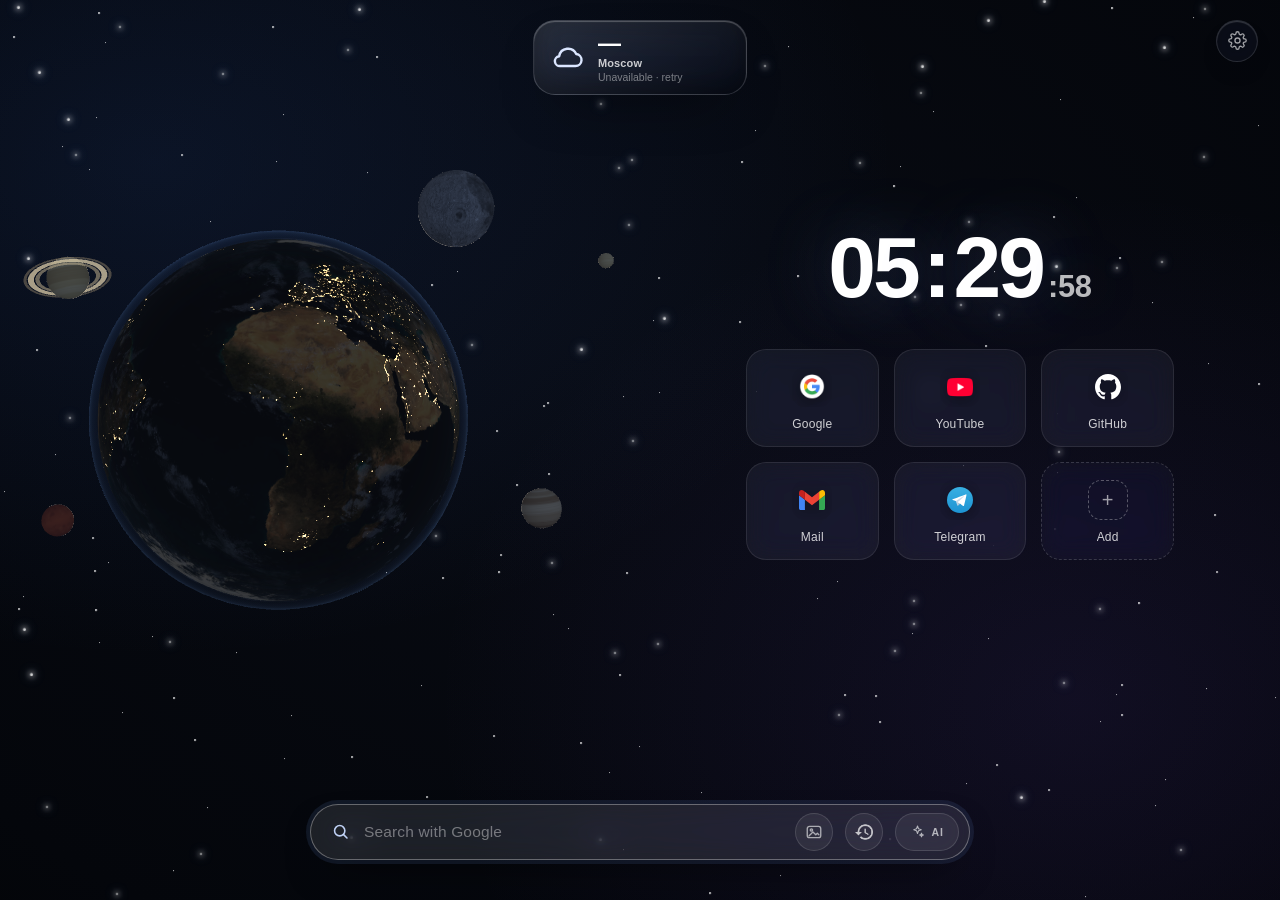
==== commit c4770e42: "Release 2.6.8: send image only with the paper-plane button" ====
--- a/chrome/index.html
+++ b/chrome/index.html
@@ -203,9 +203,10 @@
         <button class="search-attachment-send" id="search-attachment-send" type="button"
                 aria-label="Отправить изображение" title="Отправить изображение"
                 data-i18n-aria="imageSearch.send" data-i18n-title="imageSearch.send">
-          <svg viewBox="0 0 24 24" fill="none" stroke="currentColor" stroke-width="1.9"
+          <svg viewBox="0 0 24 24" fill="none" stroke="currentColor" stroke-width="1.8"
                stroke-linecap="round" stroke-linejoin="round" aria-hidden="true">
-            <path d="M5 12h14M13 6l6 6-6 6" />
+            <path d="M21 3 3 10.5l7 2.5 2.5 7L21 3Z" />
+            <path d="m10 13 5-5" />
           </svg>
         </button>
       </div>
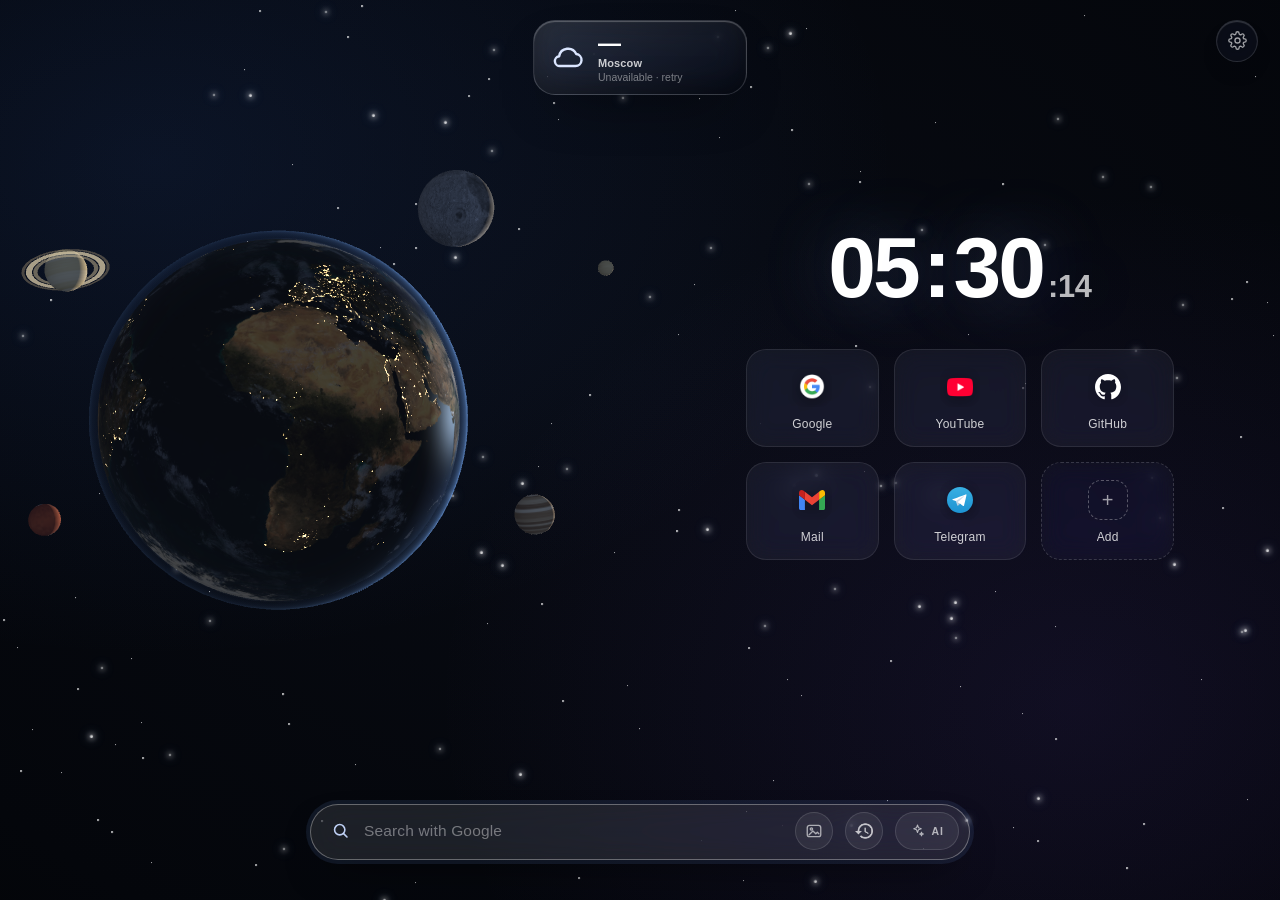
==== commit c1f34122: "Release 2.6.9: multi-image composer, smooth lighting and player fixes" ====
--- a/chrome/index.html
+++ b/chrome/index.html
@@ -3,7 +3,7 @@
 <head>
   <meta charset="UTF-8" />
   <meta name="color-scheme" content="dark" />
-  <meta name="viewport" content="width=device-width, initial-scale=1" />
+  <meta name="viewport" content="width=device-width, initial-scale=1, maximum-scale=1, user-scalable=no" />
   <title>New Tab</title>
   <link rel="stylesheet" href="style.css" />
 </head>
@@ -155,13 +155,8 @@
   
   <footer class="search-bar">
     <form class="search" id="search-form" action="https://www.google.com/search" method="get" role="search">
-      <div class="search-attachment" id="search-attachment" hidden>
-        <div class="search-attachment-thumb">
-          <img class="search-attachment-img" id="search-attachment-img" alt="" />
-          <button class="search-attachment-remove" id="search-attachment-remove" type="button"
-                  aria-label="Убрать изображение" title="Убрать изображение"
-                  data-i18n-aria="imageSearch.remove" data-i18n-title="imageSearch.remove">×</button>
-        </div>
+      <div class="search-attachment" id="search-attachment">
+        <div class="search-attachment-list" id="search-attachment-list"></div>
       </div>
 
       <div class="search-row">
@@ -342,7 +337,7 @@
   </dialog>
 
   <input type="file" id="bookmark-import" accept="application/json,.json" hidden />
-  <input type="file" id="search-image-input" accept="image/*" hidden />
+  <input type="file" id="search-image-input" accept="image/*" multiple hidden />
 
   <script src="lib/three.min.js"></script>
   <script src="script.js"></script>
--- a/chrome/style.css
+++ b/chrome/style.css
@@ -18,6 +18,7 @@
 html,
 body {
   height: 100%;
+  touch-action: pan-x pan-y;
 }
 
 body {
@@ -1292,31 +1293,50 @@
 .search-attachment {
   display: flex;
   align-items: center;
-  gap: 14px;
   width: 100%;
-  min-height: 0;
+  max-height: 0;
   padding: 0;
+  overflow: hidden;
   border: 0;
   background: none;
   box-shadow: none;
+  opacity: 0;
+  transform: translateY(6px);
+  transition: max-height 0.28s ease, opacity 0.22s ease, transform 0.22s ease;
+  pointer-events: none;
+}
+
+.search.has-attachment .search-attachment {
+  max-height: 60px;
+  opacity: 1;
+  transform: translateY(0);
   pointer-events: auto;
 }
 
-.search-attachment[hidden] {
+.search-attachment-list {
+  display: flex;
+  gap: 8px;
+  width: 100%;
+  overflow-x: auto;
+  overflow-y: hidden;
+  scrollbar-width: none;
+}
+
+.search-attachment-list::-webkit-scrollbar {
   display: none;
 }
 
 .search-attachment-thumb {
   position: relative;
   flex: 0 0 auto;
-  width: 72px;
-  height: 72px;
+  width: 56px;
+  height: 56px;
   overflow: hidden;
   border: 1px solid rgba(255, 255, 255, 0.18);
-  border-radius: 14px;
+  border-radius: 12px;
   background: rgba(255, 255, 255, 0.06);
   box-shadow:
-    0 10px 22px -16px rgba(0, 0, 0, 0.9),
+    0 8px 18px -14px rgba(0, 0, 0, 0.9),
     inset 0 1px 0 rgba(255, 255, 255, 0.14);
 }
 
@@ -1342,15 +1362,21 @@
   box-shadow:
     0 8px 20px -10px rgba(90, 110, 255, 0.9),
     inset 0 1px 0 rgba(255, 255, 255, 0.28);
-  transition: transform 0.2s ease, box-shadow 0.2s ease;
+  opacity: 1;
+  transform: scale(1);
+  margin-left: 0;
+  transition: width 0.24s ease, height 0.24s ease, opacity 0.2s ease,
+    transform 0.24s ease, margin 0.24s ease, box-shadow 0.2s ease;
 }
 
 .search:not(.has-attachment) .search-attachment-send {
-  display: none;
-}
-
-.search.has-attachment .ai-history {
-  display: none;
+  width: 0;
+  height: 0;
+  border: 0;
+  opacity: 0;
+  transform: scale(0.6);
+  margin-left: -12px;
+  pointer-events: none;
 }
 
 .search-attachment-send svg {
@@ -1370,12 +1396,12 @@
 
 .search-attachment-remove {
   position: absolute;
-  top: 6px;
-  right: 6px;
+  top: 3px;
+  right: 3px;
   display: grid;
   place-items: center;
-  width: 26px;
-  height: 26px;
+  width: 20px;
+  height: 20px;
   padding: 0 0 1px;
   border: 1px solid rgba(255, 255, 255, 0.22);
   border-radius: 50%;
@@ -1384,7 +1410,7 @@
   backdrop-filter: blur(14px) saturate(160%);
   color: #ffffff;
   font-family: inherit;
-  font-size: 16px;
+  font-size: 13px;
   line-height: 1;
   cursor: pointer;
   opacity: 0;
@@ -1392,7 +1418,7 @@
   transition: opacity 0.2s ease, transform 0.2s ease, background 0.2s ease, border-color 0.2s ease;
 }
 
-.search-attachment:hover .search-attachment-remove,
+.search-attachment-thumb:hover .search-attachment-remove,
 .search-attachment-remove:focus-visible {
   opacity: 1;
   transform: scale(1);
@@ -1412,13 +1438,17 @@
 
 @media (max-width: 480px) {
   .search-attachment {
-    gap: 10px;
+    max-height: 56px;
+  }
+
+  .search.has-attachment .search-attachment {
+    max-height: 52px;
   }
 
   .search-attachment-thumb {
-    width: 64px;
-    height: 64px;
-    border-radius: 12px;
+    width: 52px;
+    height: 52px;
+    border-radius: 11px;
   }
 
   .search-attachment-send {
@@ -1431,10 +1461,11 @@
   position: relative;
   display: flex;
   flex-direction: column;
-  justify-content: center;
+  justify-content: flex-end;
   width: min(660px, 100%);
   height: 56px;
-  padding: 0 10px 0 20px;
+  padding: 9px 10px 9px 20px;
+  overflow: hidden;
   border: 1px solid rgba(255, 255, 255, 0.12);
   border-radius: 999px;
   background: rgba(255, 255, 255, 0.06);
@@ -1444,11 +1475,11 @@
     0 14px 40px -20px rgba(0, 0, 0, 0.95),
     inset 0 1px 0 rgba(255, 255, 255, 0.08);
   transition: background 0.3s ease, border-color 0.3s ease, box-shadow 0.3s ease,
-    border-radius 0.25s ease, padding 0.25s ease;
+    border-radius 0.28s ease, padding 0.28s ease, height 0.28s ease;
 }
 
 .search.has-attachment {
-  height: auto;
+  height: 126px;
   padding: 10px;
   border-radius: 24px;
   gap: 10px;
@@ -1460,6 +1491,17 @@
   gap: 12px;
   width: 100%;
   min-height: 38px;
+}
+
+.search.has-attachment .ai-history {
+  width: 0;
+  padding: 0;
+  border-width: 0;
+  opacity: 0;
+  transform: scale(0.6);
+  margin-right: -12px;
+  overflow: hidden;
+  pointer-events: none;
 }
 
 .search:focus-within {
@@ -1557,8 +1599,10 @@
   background: rgba(255, 255, 255, 0.06);
   color: rgba(255, 255, 255, 0.6);
   cursor: pointer;
+  overflow: hidden;
   transition: color 0.3s ease, background 0.3s ease, border-color 0.3s ease,
-    box-shadow 0.3s ease, transform 0.2s ease;
+    box-shadow 0.3s ease, transform 0.24s ease, width 0.24s ease,
+    padding 0.24s ease, margin 0.24s ease, opacity 0.2s ease;
 }
 
 .ai-history img {
@@ -2158,7 +2202,12 @@
 @media (max-width: 480px) {
   .search {
     height: 52px;
-    padding-left: 16px;
+    padding: 7px 10px 7px 16px;
+  }
+
+  .search.has-attachment {
+    height: 120px;
+    padding: 8px;
   }
 
   .ai-toggle {
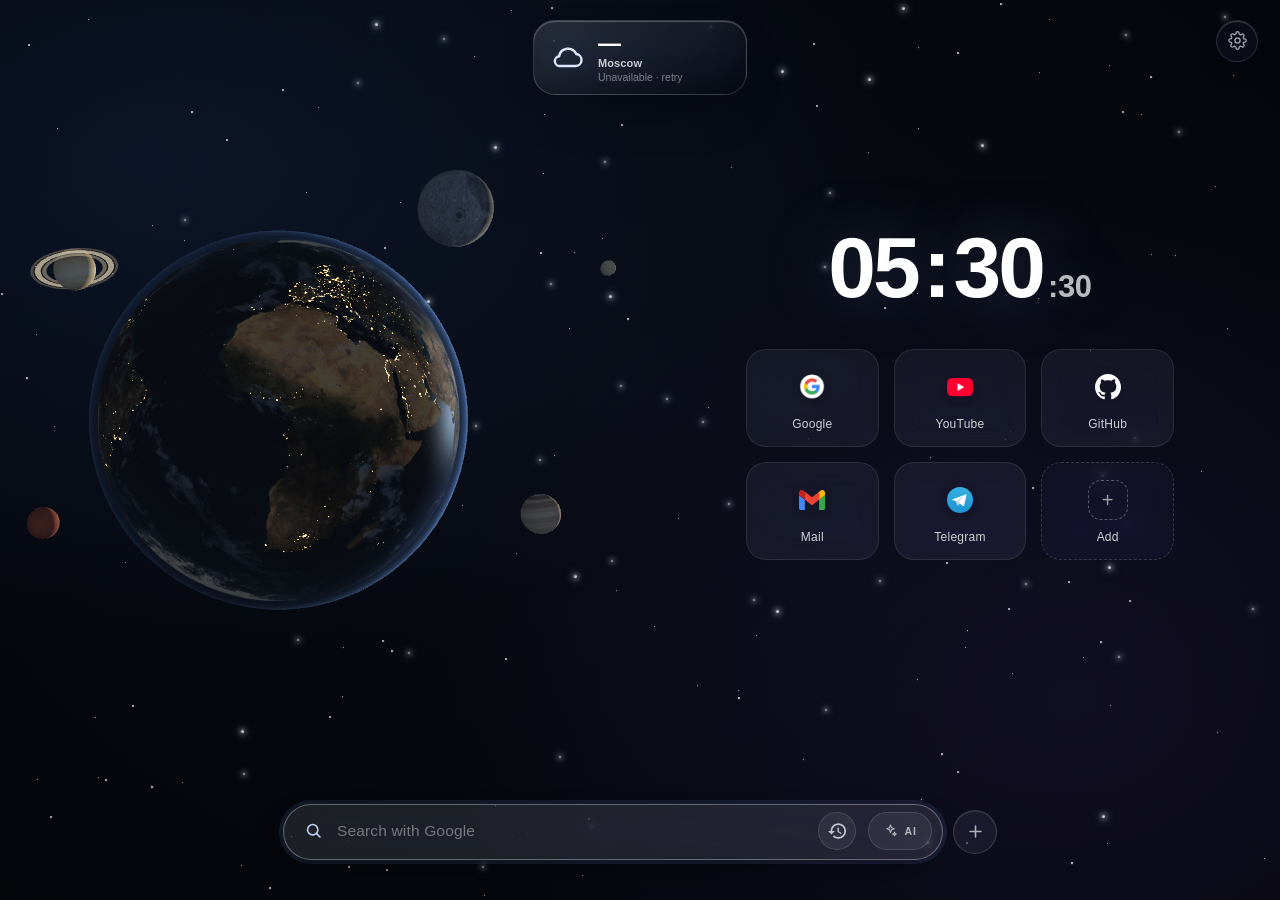
==== commit a5630d02: "Release 2.6.10: file attachments and stable scene during search expansion" ====
--- a/chrome/index.html
+++ b/chrome/index.html
@@ -154,58 +154,61 @@
 
   
   <footer class="search-bar">
-    <form class="search" id="search-form" action="https://www.google.com/search" method="get" role="search">
-      <div class="search-attachment" id="search-attachment">
-        <div class="search-attachment-list" id="search-attachment-list"></div>
-      </div>
-
-      <div class="search-row">
-        <svg class="search-icon" viewBox="0 0 24 24" fill="none" stroke="currentColor" stroke-width="2"
+    <div class="search-compose">
+      <div class="search-slot">
+        <form class="search" id="search-form" action="https://www.google.com/search" method="get" role="search">
+          <div class="search-attachment" id="search-attachment">
+            <div class="search-attachment-list" id="search-attachment-list"></div>
+          </div>
+
+          <div class="search-row">
+            <svg class="search-icon" viewBox="0 0 24 24" fill="none" stroke="currentColor" stroke-width="2"
+                 stroke-linecap="round" aria-hidden="true">
+              <circle cx="11" cy="11" r="6.5" />
+              <path d="M20.2 20.2 15.9 15.9" />
+            </svg>
+
+            <input id="search-input" name="q" type="text" placeholder="Search with Google"
+                   autocomplete="off" spellcheck="false" autofocus />
+
+            <button class="ai-history" id="ai-history" type="button"
+                    aria-label="Открыть историю ИИ-поиска Google" title="История ИИ-поиска Google"
+                    data-i18n-aria="search.history" data-i18n-title="search.history">
+              <img src="textures/history.png" alt="" aria-hidden="true" />
+            </button>
+
+            <button class="ai-toggle" id="ai-toggle" type="button" aria-pressed="false"
+                    aria-label="Переключить ИИ-поиск Google" title="ИИ-поиск Google">
+              <svg viewBox="0 0 24 24" fill="none" stroke="currentColor" stroke-width="1.7"
+                   stroke-linecap="round" stroke-linejoin="round" aria-hidden="true">
+                <path d="M12 3.2 13.6 7.6 18 9.2 13.6 10.8 12 15.2 10.4 10.8 6 9.2 10.4 7.6 12 3.2Z" />
+                <path d="m18.4 14.6.8 2.2 2.2.8-2.2.8-.8 2.2-.8-2.2-2.2-.8 2.2-.8.8-2.2Z" />
+              </svg>
+              <span class="ai-toggle-text" data-i18n="search.aiShort">AI</span>
+            </button>
+
+            <button class="search-attachment-send" id="search-attachment-send" type="button"
+                    aria-label="Отправить изображение" title="Отправить изображение"
+                    data-i18n-aria="imageSearch.send" data-i18n-title="imageSearch.send">
+              <svg viewBox="0 0 24 24" fill="none" stroke="currentColor" stroke-width="1.8"
+                   stroke-linecap="round" stroke-linejoin="round" aria-hidden="true">
+                <path d="M21 3 3 10.5l7 2.5 2.5 7L21 3Z" />
+                <path d="m10 13 5-5" />
+              </svg>
+            </button>
+          </div>
+        </form>
+      </div>
+
+      <button class="attach-button" id="attach-button" type="button"
+              aria-label="Прикрепить файл" title="Прикрепить файл"
+              data-i18n-aria="imageSearch.attach" data-i18n-title="imageSearch.attach">
+        <svg viewBox="0 0 24 24" fill="none" stroke="currentColor" stroke-width="2"
              stroke-linecap="round" aria-hidden="true">
-          <circle cx="11" cy="11" r="6.5" />
-          <path d="M20.2 20.2 15.9 15.9" />
-        </svg>
-
-        <input id="search-input" name="q" type="text" placeholder="Search with Google"
-               autocomplete="off" spellcheck="false" autofocus />
-
-        <button class="image-picker" id="image-picker" type="button"
-                aria-label="Поиск по картинке" title="Поиск по картинке">
-          <svg viewBox="0 0 24 24" fill="none" stroke="currentColor" stroke-width="1.8"
-               stroke-linecap="round" stroke-linejoin="round" aria-hidden="true">
-            <rect x="3" y="4.5" width="18" height="15" rx="3" />
-            <circle cx="8.6" cy="9.4" r="1.5" />
-            <path d="m5.5 17 5.1-5.1 3.8 3.8 2.1-2.1 2 2" />
-          </svg>
-        </button>
-
-        <button class="ai-history" id="ai-history" type="button"
-                aria-label="Открыть историю ИИ-поиска Google" title="История ИИ-поиска Google"
-                data-i18n-aria="search.history" data-i18n-title="search.history">
-          <img src="textures/history.png" alt="" aria-hidden="true" />
-        </button>
-
-        <button class="ai-toggle" id="ai-toggle" type="button" aria-pressed="false"
-                aria-label="Переключить ИИ-поиск Google" title="ИИ-поиск Google">
-          <svg viewBox="0 0 24 24" fill="none" stroke="currentColor" stroke-width="1.7"
-               stroke-linecap="round" stroke-linejoin="round" aria-hidden="true">
-            <path d="M12 3.2 13.6 7.6 18 9.2 13.6 10.8 12 15.2 10.4 10.8 6 9.2 10.4 7.6 12 3.2Z" />
-            <path d="m18.4 14.6.8 2.2 2.2.8-2.2.8-.8 2.2-.8-2.2-2.2-.8 2.2-.8.8-2.2Z" />
-          </svg>
-          <span class="ai-toggle-text" data-i18n="search.aiShort">AI</span>
-        </button>
-
-        <button class="search-attachment-send" id="search-attachment-send" type="button"
-                aria-label="Отправить изображение" title="Отправить изображение"
-                data-i18n-aria="imageSearch.send" data-i18n-title="imageSearch.send">
-          <svg viewBox="0 0 24 24" fill="none" stroke="currentColor" stroke-width="1.8"
-               stroke-linecap="round" stroke-linejoin="round" aria-hidden="true">
-            <path d="M21 3 3 10.5l7 2.5 2.5 7L21 3Z" />
-            <path d="m10 13 5-5" />
-          </svg>
-        </button>
-      </div>
-    </form>
+          <path d="M12 5v14M5 12h14" />
+        </svg>
+      </button>
+    </div>
   </footer>
 
   
@@ -337,7 +340,7 @@
   </dialog>
 
   <input type="file" id="bookmark-import" accept="application/json,.json" hidden />
-  <input type="file" id="search-image-input" accept="image/*" multiple hidden />
+  <input type="file" id="search-file-input" multiple hidden />
 
   <script src="lib/three.min.js"></script>
   <script src="script.js"></script>
--- a/chrome/style.css
+++ b/chrome/style.css
@@ -716,8 +716,14 @@
   padding-bottom: 12px;
 }
 
+body.layout-bottom .search-compose {
+  width: min(714px, calc(100vw - 160px));
+}
+
 body.layout-bottom .search {
-  width: min(660px, calc(100vw - 160px));
+  inset: 0 0 auto 0;
+  flex-direction: column-reverse;
+  justify-content: flex-end;
 }
 
 @media (min-width: 901px) {
@@ -1347,6 +1353,26 @@
   object-fit: cover;
 }
 
+.search-attachment-file {
+  display: grid;
+  place-items: center;
+  width: 100%;
+  height: 100%;
+  padding: 0 4px;
+  box-sizing: border-box;
+  background: linear-gradient(145deg, rgba(120, 150, 255, 0.18), rgba(255, 255, 255, 0.04));
+  color: rgba(255, 255, 255, 0.78);
+  font-size: 10.5px;
+  font-weight: 600;
+  letter-spacing: 0.04em;
+  line-height: 1.1;
+  text-transform: uppercase;
+  overflow: hidden;
+  text-overflow: ellipsis;
+  white-space: nowrap;
+  text-align: center;
+}
+
 .search-attachment-send {
   display: grid;
   place-items: center;
@@ -1437,14 +1463,6 @@
 }
 
 @media (max-width: 480px) {
-  .search-attachment {
-    max-height: 56px;
-  }
-
-  .search.has-attachment .search-attachment {
-    max-height: 52px;
-  }
-
   .search-attachment-thumb {
     width: 52px;
     height: 52px;
@@ -1457,12 +1475,28 @@
   }
 }
 
+.search-compose {
+  display: flex;
+  align-items: center;
+  gap: 10px;
+  width: min(714px, 100%);
+}
+
+.search-slot {
+  position: relative;
+  flex: 1 1 auto;
+  min-width: 0;
+  max-width: 660px;
+  height: 56px;
+}
+
 .search {
-  position: relative;
+  position: absolute;
+  inset: auto 0 0 0;
   display: flex;
   flex-direction: column;
   justify-content: flex-end;
-  width: min(660px, 100%);
+  width: 100%;
   height: 56px;
   padding: 9px 10px 9px 20px;
   overflow: hidden;
@@ -1476,6 +1510,56 @@
     inset 0 1px 0 rgba(255, 255, 255, 0.08);
   transition: background 0.3s ease, border-color 0.3s ease, box-shadow 0.3s ease,
     border-radius 0.28s ease, padding 0.28s ease, height 0.28s ease;
+}
+
+.attach-button {
+  display: grid;
+  place-items: center;
+  flex: 0 0 auto;
+  width: 44px;
+  height: 44px;
+  padding: 0;
+  border: 1px solid rgba(255, 255, 255, 0.14);
+  border-radius: 50%;
+  background: rgba(255, 255, 255, 0.06);
+  -webkit-backdrop-filter: blur(18px) saturate(160%);
+  backdrop-filter: blur(18px) saturate(160%);
+  color: rgba(255, 255, 255, 0.66);
+  cursor: pointer;
+  box-shadow:
+    0 14px 34px -22px rgba(0, 0, 0, 0.95),
+    inset 0 1px 0 rgba(255, 255, 255, 0.08);
+  transition: color 0.25s ease, background 0.25s ease, border-color 0.25s ease,
+    box-shadow 0.25s ease, transform 0.2s ease;
+}
+
+.attach-button svg {
+  width: 19px;
+  height: 19px;
+}
+
+.attach-button:hover {
+  color: #ffffff;
+  border-color: rgba(150, 170, 255, 0.45);
+  background: rgba(120, 140, 255, 0.16);
+  box-shadow:
+    0 0 22px rgba(120, 140, 255, 0.26),
+    inset 0 1px 0 rgba(255, 255, 255, 0.12);
+}
+
+.attach-button:active {
+  transform: scale(0.94);
+}
+
+.attach-button:focus-visible {
+  outline: 2px solid rgba(150, 180, 255, 0.8);
+  outline-offset: 2px;
+}
+
+.search-compose.is-ai .attach-button {
+  border-color: rgba(170, 150, 255, 0.35);
+  color: rgba(215, 205, 255, 0.9);
+  background: rgba(120, 100, 255, 0.14);
 }
 
 .search.has-attachment {
@@ -1638,44 +1722,6 @@
   box-shadow: 0 0 18px rgba(140, 110, 255, 0.22);
 }
 
-.image-picker {
-  display: grid;
-  place-items: center;
-  flex: 0 0 auto;
-  width: 38px;
-  height: 38px;
-  padding: 0;
-  border: 1px solid rgba(255, 255, 255, 0.13);
-  border-radius: 999px;
-  background: rgba(255, 255, 255, 0.06);
-  color: rgba(255, 255, 255, 0.6);
-  cursor: pointer;
-  transition: color 0.3s ease, background 0.3s ease, border-color 0.3s ease,
-    box-shadow 0.3s ease, transform 0.2s ease;
-}
-
-.image-picker svg {
-  width: 18px;
-  height: 18px;
-}
-
-.image-picker:hover {
-  color: #ffffff;
-  border-color: rgba(150, 170, 255, 0.45);
-  background: rgba(120, 140, 255, 0.14);
-  box-shadow: 0 0 20px rgba(120, 140, 255, 0.24);
-}
-
-.image-picker:active {
-  transform: scale(0.95);
-}
-
-.search.is-ai .image-picker {
-  border-color: rgba(170, 150, 255, 0.35);
-  color: rgba(215, 205, 255, 0.9);
-  background: rgba(120, 100, 255, 0.14);
-}
-
 .search.is-dragover {
   border-color: rgba(150, 180, 255, 0.8);
   background: rgba(120, 150, 255, 0.16);
@@ -2194,12 +2240,16 @@
     padding: 10px 64px 14px 12px;
   }
 
-  body.layout-bottom .search {
+  body.layout-bottom .search-compose {
     width: 100%;
   }
 }
 
 @media (max-width: 480px) {
+  .search-slot {
+    height: 52px;
+  }
+
   .search {
     height: 52px;
     padding: 7px 10px 7px 16px;
@@ -2208,6 +2258,16 @@
   .search.has-attachment {
     height: 120px;
     padding: 8px;
+  }
+
+  .attach-button {
+    width: 40px;
+    height: 40px;
+  }
+
+  .attach-button svg {
+    width: 17px;
+    height: 17px;
   }
 
   .ai-toggle {
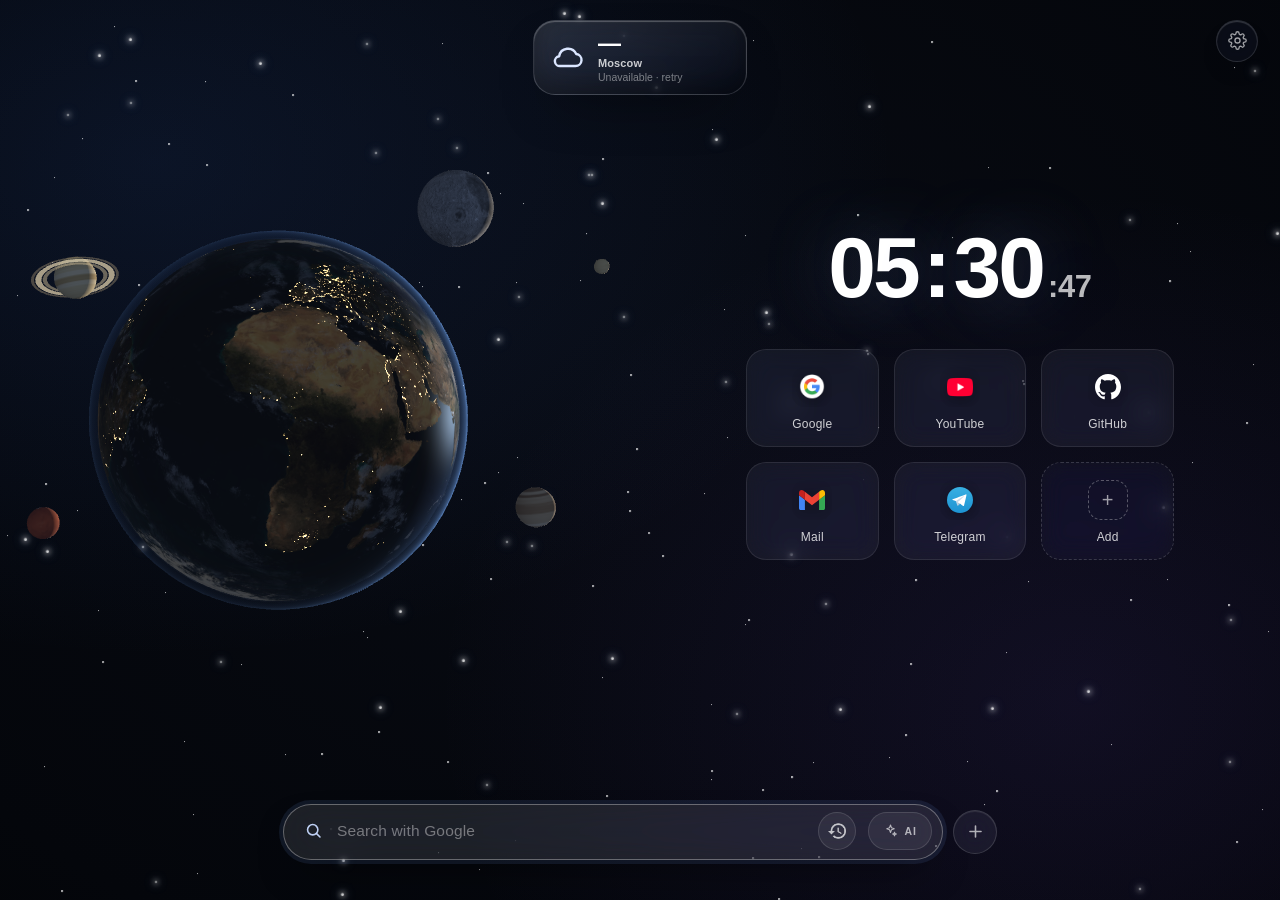
==== commit 38537c60: "Release 2.6.11: occasional comets across the night sky" ====
--- a/chrome/index.html
+++ b/chrome/index.html
@@ -10,6 +10,7 @@
 <body>
   
   <div class="stars" id="stars" aria-hidden="true"></div>
+  <div class="comet-sky" id="comet-sky" aria-hidden="true"></div>
 
   
   <button class="settings-button" id="settings-button" type="button"
--- a/chrome/style.css
+++ b/chrome/style.css
@@ -77,6 +77,66 @@
   50% {
     opacity: 1;
     transform: scale(1.15);
+  }
+}
+
+.comet-sky {
+  position: fixed;
+  inset: 0;
+  z-index: 0;
+  overflow: hidden;
+  pointer-events: none;
+}
+
+.comet {
+  position: absolute;
+  width: var(--len, 140px);
+  height: 1.6px;
+  border-radius: 999px;
+  background: linear-gradient(
+    90deg,
+    rgba(150, 190, 255, 0) 0%,
+    rgba(165, 200, 255, 0.1) 32%,
+    rgba(205, 226, 255, 0.66) 76%,
+    rgba(255, 255, 255, 0.98) 100%
+  );
+  filter: drop-shadow(0 0 4px rgba(150, 200, 255, 0.45));
+  opacity: 0;
+  rotate: var(--angle, 32deg);
+  translate: 0 0;
+  animation: comet-fly var(--flight, 1.2s) cubic-bezier(0.2, 0.6, 0.4, 1) forwards;
+  will-change: translate, opacity;
+}
+
+.comet::after {
+  content: "";
+  position: absolute;
+  top: 50%;
+  right: -1px;
+  width: 3px;
+  height: 3px;
+  border-radius: 50%;
+  background: #ffffff;
+  box-shadow:
+    0 0 6px 2px rgba(200, 225, 255, 0.9),
+    0 0 16px 5px rgba(120, 170, 255, 0.5);
+  transform: translateY(-50%);
+}
+
+@keyframes comet-fly {
+  0% {
+    translate: 0 0;
+    opacity: 0;
+  }
+  12% {
+    opacity: 1;
+  }
+  68% {
+    opacity: 0.95;
+  }
+  100% {
+    translate: var(--dx, 0) var(--dy, 0);
+    opacity: 0;
   }
 }
 
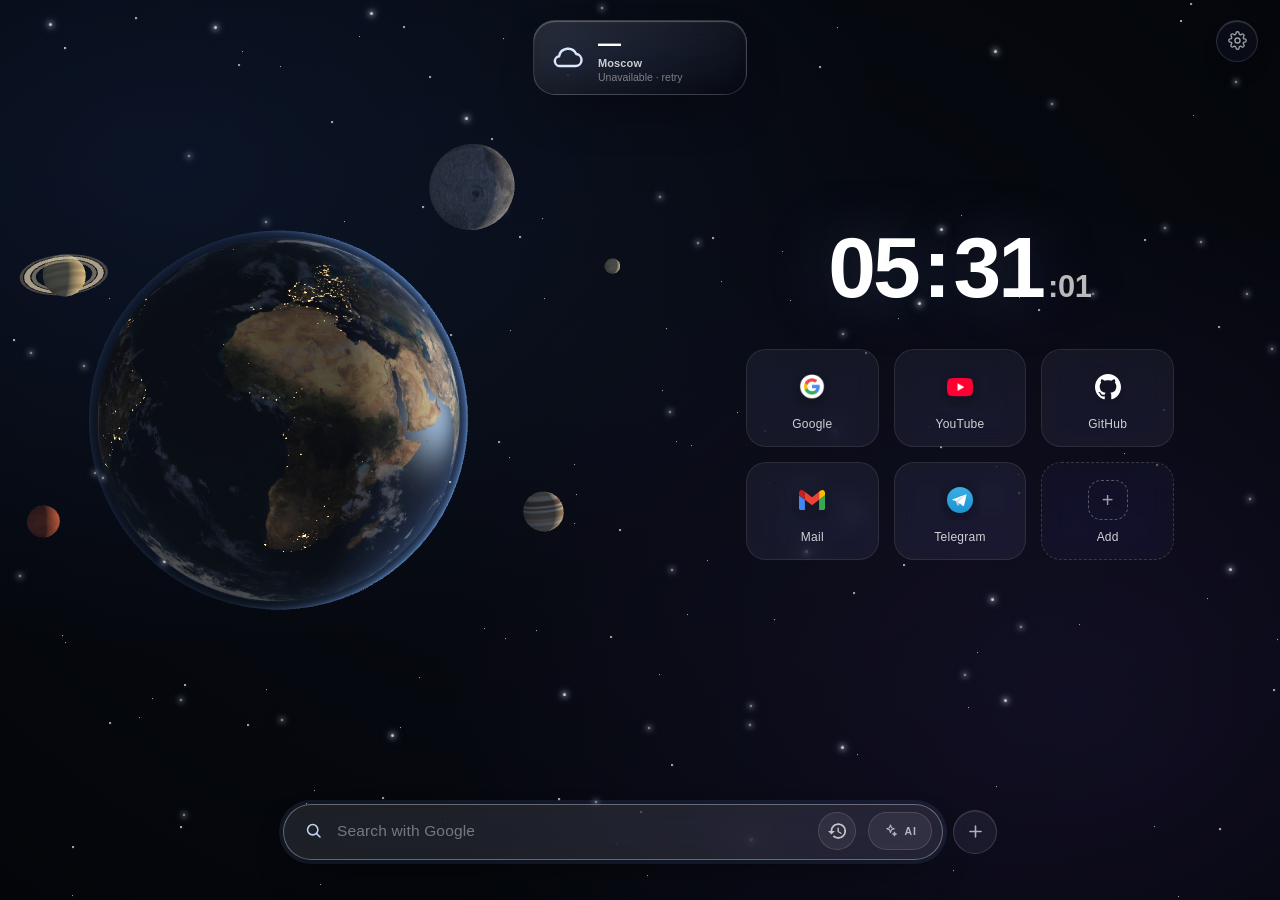
==== commit bcfb0ede: "Release 2.6.13: tabbed settings, grid editor, AI choice and drag reordering" ====
--- a/chrome/index.html
+++ b/chrome/index.html
@@ -249,86 +249,138 @@
     <form class="settings-form" id="settings-form" novalidate>
       <h2 data-i18n="settings.title">Настройки</h2>
 
-      <section class="settings-section">
-        <h3 data-i18n="settings.interfaceSection">Интерфейс</h3>
-        <label class="field">
-          <span data-i18n="settings.language">Язык интерфейса</span>
-          <select id="setting-language">
-            <option value="ru">Русский</option>
-            <option value="en">English</option>
-          </select>
-        </label>
-        <label class="field">
-          <span data-i18n="settings.layout">Расположение</span>
-          <select id="setting-layout">
-            <option value="top" data-i18n="settings.layoutTop">Поиск внизу, плеер сверху</option>
-            <option value="bottom" data-i18n="settings.layoutBottom">Поиск вверху, плеер внизу</option>
-          </select>
-        </label>
-      </section>
-
-      <section class="settings-section">
-        <h3 data-i18n="settings.planetSection">Планета</h3>
-        <label class="field">
-          <span data-i18n="settings.planetLighting">Освещение Земли</span>
-          <select id="setting-planet-lighting">
-            <option value="auto" data-i18n="lighting.auto">Авто (по времени)</option>
-            <option value="day" data-i18n="lighting.day">День</option>
-            <option value="dusk" data-i18n="lighting.dusk">50 / 50</option>
-            <option value="night" data-i18n="lighting.night">Ночь</option>
-          </select>
-        </label>
-        <p class="settings-note" data-i18n="settings.planetNote">Авто — по сезонному закату. Ручной режим не зависит от времени.</p>
-      </section>
-
-      <section class="settings-section">
-        <h3 data-i18n="settings.searchSection">Поисковик</h3>
-        <label class="field">
-          <span data-i18n="settings.searchEngine">Поисковая система</span>
-          <select id="setting-search-engine">
-            <option value="google">Google</option>
-            <option value="yandex" data-i18n="searchEngine.yandex">Яндекс</option>
-            <option value="bing">Bing</option>
-            <option value="duckduckgo">DuckDuckGo</option>
-          </select>
-        </label>
-      </section>
-
-      <section class="settings-section">
-        <div class="settings-heading">
-          <h3 data-i18n="settings.weatherSection">Погода справа от плеера</h3>
-          <label class="switch" title="Показывать виджет погоды" data-i18n-title="settings.weatherToggle">
-            <input id="setting-weather-enabled" type="checkbox" />
-            <span class="switch-track"><span class="switch-thumb"></span></span>
-          </label>
-        </div>
-
-        <label class="field">
-          <span data-i18n="settings.city">Город</span>
-          <select id="setting-weather-city"></select>
-        </label>
-
-        <label class="field">
-          <span data-i18n="settings.units">Единицы температуры</span>
-          <select id="setting-weather-unit">
-            <option value="celsius" data-i18n="units.celsius">Цельсий (°C)</option>
-            <option value="fahrenheit" data-i18n="units.fahrenheit">Фаренгейт (°F)</option>
-          </select>
-        </label>
-      </section>
-
-      <section class="settings-section">
-        <h3 data-i18n="settings.bookmarksSection">Закладки</h3>
-        <p class="settings-note" data-i18n="settings.bookmarksNote">По 9 закладок на странице. Точки под сеткой переключают страницы.</p>
-        <div class="settings-button-row">
-          <button class="btn btn--ghost" id="settings-export-bookmarks" type="button"
-                  data-i18n="settings.exportBookmarks">Экспорт закладок</button>
-          <button class="btn btn--ghost" id="settings-import-bookmarks" type="button"
-                  data-i18n="settings.importBookmarks">Импорт закладок</button>
-        </div>
-        <button class="btn btn--ghost" id="settings-restore-bookmarks" type="button"
-                data-i18n="settings.restore">Вернуть стандартные закладки</button>
-      </section>
+      <div class="settings-tabs" role="tablist" data-i18n-aria="settings.tabsLabel" aria-label="Разделы настроек">
+        <button class="settings-tab is-active" type="button" role="tab"
+                id="settings-tab-general" aria-controls="settings-panel-general" aria-selected="true"
+                data-settings-tab="general" data-i18n="settings.tabGeneral">Общие</button>
+        <button class="settings-tab" type="button" role="tab" tabindex="-1"
+                id="settings-tab-tiles" aria-controls="settings-panel-tiles" aria-selected="false"
+                data-settings-tab="tiles" data-i18n="settings.tabTiles">Вкладки</button>
+        <button class="settings-tab" type="button" role="tab" tabindex="-1"
+                id="settings-tab-planet" aria-controls="settings-panel-planet" aria-selected="false"
+                data-settings-tab="planet" data-i18n="settings.tabPlanet">Планета</button>
+        <button class="settings-tab" type="button" role="tab" tabindex="-1"
+                id="settings-tab-weather" aria-controls="settings-panel-weather" aria-selected="false"
+                data-settings-tab="weather" data-i18n="settings.tabWeather">Погода</button>
+      </div>
+
+      <div class="settings-panels">
+        <section class="settings-panel is-active" id="settings-panel-general" role="tabpanel"
+                 aria-labelledby="settings-tab-general" data-settings-panel="general">
+          <section class="settings-section">
+            <h3 data-i18n="settings.interfaceSection">Интерфейс</h3>
+            <label class="field">
+              <span data-i18n="settings.language">Язык интерфейса</span>
+              <select id="setting-language">
+                <option value="ru">Русский</option>
+                <option value="en">English</option>
+              </select>
+            </label>
+            <label class="field">
+              <span data-i18n="settings.layout">Расположение</span>
+              <select id="setting-layout">
+                <option value="top" data-i18n="settings.layoutTop">Поиск внизу, плеер сверху</option>
+                <option value="bottom" data-i18n="settings.layoutBottom">Поиск вверху, плеер внизу</option>
+              </select>
+            </label>
+          </section>
+
+          <section class="settings-section">
+            <h3 data-i18n="settings.searchSection">Поиск</h3>
+            <label class="field">
+              <span data-i18n="settings.searchEngine">Поисковая система</span>
+              <select id="setting-search-engine">
+                <option value="google">Google</option>
+                <option value="yandex" data-i18n="searchEngine.yandex">Яндекс</option>
+                <option value="bing">Bing</option>
+                <option value="duckduckgo">DuckDuckGo</option>
+              </select>
+            </label>
+            <label class="field">
+              <span data-i18n="settings.aiEngine">ИИ для поиска</span>
+              <select id="setting-ai-engine">
+                <option value="google">Google AI</option>
+                <option value="chatgpt">ChatGPT</option>
+                <option value="deepseek">DeepSeek</option>
+                <option value="gemini">Gemini</option>
+              </select>
+            </label>
+            <p class="settings-note" data-i18n="settings.aiNote">Используется при включённом ИИ-поиске. Картинки по-прежнему ищутся через Google Lens или Google AI.</p>
+          </section>
+        </section>
+
+        <section class="settings-panel" id="settings-panel-tiles" role="tabpanel"
+                 aria-labelledby="settings-tab-tiles" data-settings-panel="tiles">
+          <section class="settings-section">
+            <h3 data-i18n="settings.bookmarksSection">Вкладки</h3>
+            <p class="settings-note" data-i18n="settings.bookmarksNote">Настройте размер сетки и страницы вкладок.</p>
+
+            <div class="grid-editor">
+              <div class="grid-editor-heading">
+                <span data-i18n="settings.gridSize">Размер сетки</span>
+                <strong id="grid-size-value">3 × 3</strong>
+              </div>
+              <div class="grid-editor-board" id="grid-editor-board" role="group"
+                   data-i18n-aria="settings.gridEditor" aria-label="Выбор размера сетки"></div>
+              <p class="settings-note" data-i18n="settings.gridNote">От 3 × 3 до 5 × 4. На одной странице помещается столько вкладок, сколько ячеек в сетке.</p>
+            </div>
+          </section>
+
+          <section class="settings-section">
+            <div class="settings-button-row">
+              <button class="btn btn--ghost" id="settings-export-bookmarks" type="button"
+                      data-i18n="settings.exportBookmarks">Экспорт закладок</button>
+              <button class="btn btn--ghost" id="settings-import-bookmarks" type="button"
+                      data-i18n="settings.importBookmarks">Импорт закладок</button>
+            </div>
+            <button class="btn btn--ghost" id="settings-restore-bookmarks" type="button"
+                    data-i18n="settings.restore">Вернуть стандартные закладки</button>
+          </section>
+        </section>
+
+        <section class="settings-panel" id="settings-panel-planet" role="tabpanel"
+                 aria-labelledby="settings-tab-planet" data-settings-panel="planet">
+          <section class="settings-section">
+            <h3 data-i18n="settings.planetSection">Планета</h3>
+            <label class="field">
+              <span data-i18n="settings.planetLighting">Освещение Земли</span>
+              <select id="setting-planet-lighting">
+                <option value="auto" data-i18n="lighting.auto">Авто (по времени)</option>
+                <option value="day" data-i18n="lighting.day">День</option>
+                <option value="dusk" data-i18n="lighting.dusk">50 / 50</option>
+                <option value="night" data-i18n="lighting.night">Ночь</option>
+              </select>
+            </label>
+            <p class="settings-note" data-i18n="settings.planetNote">Авто — по сезонному закату. Ручной режим не зависит от времени.</p>
+          </section>
+        </section>
+
+        <section class="settings-panel" id="settings-panel-weather" role="tabpanel"
+                 aria-labelledby="settings-tab-weather" data-settings-panel="weather">
+          <section class="settings-section">
+            <div class="settings-heading">
+              <h3 data-i18n="settings.weatherSection">Погода справа от плеера</h3>
+              <label class="switch" title="Показывать виджет погоды" data-i18n-title="settings.weatherToggle">
+                <input id="setting-weather-enabled" type="checkbox" />
+                <span class="switch-track"><span class="switch-thumb"></span></span>
+              </label>
+            </div>
+
+            <label class="field">
+              <span data-i18n="settings.city">Город</span>
+              <select id="setting-weather-city"></select>
+            </label>
+
+            <label class="field">
+              <span data-i18n="settings.units">Единицы температуры</span>
+              <select id="setting-weather-unit">
+                <option value="celsius" data-i18n="units.celsius">Цельсий (°C)</option>
+                <option value="fahrenheit" data-i18n="units.fahrenheit">Фаренгейт (°F)</option>
+              </select>
+            </label>
+          </section>
+        </section>
+      </div>
 
       <p class="dialog-status" id="settings-status" role="status"></p>
       <p class="dialog-error" id="settings-error" role="alert"></p>
--- a/chrome/style.css
+++ b/chrome/style.css
@@ -13,6 +13,11 @@
   --accent-blue: #4f7dff;
   --accent-violet: #9b5cff;
   --accent-cyan: #22c7e6;
+  --accent-pink: #ec4899;
+  --space-gradient: linear-gradient(135deg, #22d3ee 0%, #5b7cff 34%, #a855f7 66%, #ec4899 100%);
+  --space-glow: rgba(124, 92, 255, 0.5);
+  --tile-columns: 3;
+  --tile-rows: 3;
 }
 
 html,
@@ -235,7 +240,7 @@
 
 .tiles {
   display: grid;
-  grid-template-columns: repeat(3, minmax(0, 1fr));
+  grid-template-columns: repeat(var(--tile-columns, 3), minmax(0, 1fr));
   align-content: start;
   gap: clamp(10px, 1.2vw, 15px);
   width: min(100%, 440px);
@@ -549,6 +554,47 @@
   opacity: 0.42;
 }
 
+.tile-wrap.is-drop-left::before,
+.tile-wrap.is-drop-right::before,
+.tile-wrap.is-drop-top::before,
+.tile-wrap.is-drop-bottom::before {
+  content: "";
+  position: absolute;
+  z-index: 4;
+  border-radius: 999px;
+  background: var(--space-gradient);
+  box-shadow: 0 0 12px var(--space-glow);
+  pointer-events: none;
+}
+
+.tile-wrap.is-drop-left::before {
+  left: -7px;
+  top: 8%;
+  bottom: 8%;
+  width: 3px;
+}
+
+.tile-wrap.is-drop-right::before {
+  right: -7px;
+  top: 8%;
+  bottom: 8%;
+  width: 3px;
+}
+
+.tile-wrap.is-drop-top::before {
+  top: -7px;
+  left: 8%;
+  right: 8%;
+  height: 3px;
+}
+
+.tile-wrap.is-drop-bottom::before {
+  bottom: -7px;
+  left: 8%;
+  right: 8%;
+  height: 3px;
+}
+
 .folder-backdrop {
   position: fixed;
   inset: 0;
@@ -740,11 +786,11 @@
 }
 
 .bookmark-type-option.is-active {
-  background: linear-gradient(135deg, rgba(90, 125, 255, 0.92), rgba(150, 100, 255, 0.92));
+  background: var(--space-gradient);
   color: #ffffff;
   box-shadow:
-    0 6px 16px -10px rgba(90, 110, 255, 0.9),
-    inset 0 1px 0 rgba(255, 255, 255, 0.24);
+    0 6px 18px -10px var(--space-glow),
+    inset 0 1px 0 rgba(255, 255, 255, 0.28);
 }
 
 .top-widgets {
@@ -1089,10 +1135,10 @@
   width: 36px;
   height: 36px;
   border-color: transparent;
-  background: linear-gradient(135deg, rgba(110, 145, 255, 0.95), rgba(150, 105, 255, 0.95));
+  background: var(--space-gradient);
   color: #ffffff;
   box-shadow:
-    0 6px 18px -8px rgba(90, 110, 255, 0.9),
+    0 6px 20px -8px var(--space-glow),
     inset 0 1px 0 rgba(255, 255, 255, 0.32);
 }
 
@@ -1442,12 +1488,12 @@
   padding: 0;
   border: 1px solid transparent;
   border-radius: 50%;
-  background: linear-gradient(135deg, rgba(100, 140, 255, 0.98), rgba(150, 100, 255, 0.98));
+  background: var(--space-gradient);
   color: #ffffff;
   cursor: pointer;
   box-shadow:
-    0 8px 20px -10px rgba(90, 110, 255, 0.9),
-    inset 0 1px 0 rgba(255, 255, 255, 0.28);
+    0 8px 22px -10px var(--space-glow),
+    inset 0 1px 0 rgba(255, 255, 255, 0.32);
   opacity: 1;
   transform: scale(1);
   margin-left: 0;
@@ -1661,7 +1707,7 @@
   background:
     linear-gradient(rgba(13, 17, 32, 0.88), rgba(13, 17, 32, 0.88)) padding-box,
     linear-gradient(110deg,
-      var(--accent-blue), var(--accent-violet), var(--accent-cyan), var(--accent-blue)) border-box;
+      #22d3ee, #5b7cff, #a855f7, #ec4899, #22d3ee) border-box;
   background-size: 100% 100%, 300% 100%;
   animation: ai-border 7s linear infinite, ai-pulse 3.4s ease-in-out infinite;
 }
@@ -1670,7 +1716,7 @@
   background:
     linear-gradient(rgba(13, 17, 32, 0.94), rgba(13, 17, 32, 0.94)) padding-box,
     linear-gradient(110deg,
-      var(--accent-blue), var(--accent-violet), var(--accent-cyan), var(--accent-blue)) border-box;
+      #22d3ee, #5b7cff, #a855f7, #ec4899, #22d3ee) border-box;
   background-size: 100% 100%, 300% 100%;
 }
 
@@ -1759,6 +1805,10 @@
   transition: opacity 0.3s ease;
 }
 
+.ai-history[hidden] {
+  display: none;
+}
+
 .ai-history:hover img,
 .search.is-ai .ai-history img {
   opacity: 1;
@@ -1827,11 +1877,11 @@
 
 .search.is-ai .ai-toggle {
   border-color: transparent;
-  background: linear-gradient(135deg, var(--accent-blue), var(--accent-violet) 58%, var(--accent-cyan));
+  background: var(--space-gradient);
   color: #ffffff;
   box-shadow:
-    0 0 18px rgba(110, 120, 255, 0.55),
-    inset 0 1px 0 rgba(255, 255, 255, 0.28);
+    0 0 22px var(--space-glow),
+    inset 0 1px 0 rgba(255, 255, 255, 0.3);
 }
 
 .search.is-ai .ai-toggle svg {
@@ -1988,13 +2038,16 @@
   padding: 0 18px;
   border: 0;
   border-radius: 12px;
-  background: linear-gradient(135deg, var(--accent-blue), var(--accent-violet));
+  background: var(--space-gradient);
   color: #ffffff;
   font-family: inherit;
   font-size: 13px;
   font-weight: 600;
   cursor: pointer;
-  transition: transform 0.2s ease, filter 0.2s ease;
+  box-shadow:
+    0 10px 24px -12px var(--space-glow),
+    inset 0 1px 0 rgba(255, 255, 255, 0.28);
+  transition: transform 0.2s ease, filter 0.2s ease, box-shadow 0.2s ease;
 }
 
 .btn:hover {
@@ -2049,6 +2102,126 @@
   font-size: 18px;
   font-weight: 600;
   letter-spacing: -0.01em;
+}
+
+.settings-tabs {
+  display: flex;
+  gap: 5px;
+  padding: 4px;
+  border: 1px solid rgba(255, 255, 255, 0.09);
+  border-radius: 14px;
+  background: rgba(0, 0, 0, 0.18);
+}
+
+.settings-tab {
+  flex: 1 1 0;
+  min-width: 0;
+  height: 34px;
+  padding: 0 8px;
+  overflow: hidden;
+  border: 0;
+  border-radius: 10px;
+  background: transparent;
+  color: rgba(255, 255, 255, 0.5);
+  font-family: inherit;
+  font-size: 12px;
+  font-weight: 600;
+  letter-spacing: 0.01em;
+  white-space: nowrap;
+  text-overflow: ellipsis;
+  cursor: pointer;
+  transition: color 0.2s ease, background 0.2s ease, box-shadow 0.2s ease;
+}
+
+.settings-tab:hover {
+  color: #ffffff;
+  background: rgba(255, 255, 255, 0.06);
+}
+
+.settings-tab.is-active {
+  color: #ffffff;
+  background: var(--space-gradient);
+  box-shadow:
+    0 6px 18px -12px var(--space-glow),
+    inset 0 1px 0 rgba(255, 255, 255, 0.26);
+}
+
+.settings-tab:focus-visible {
+  outline: 2px solid rgba(150, 180, 255, 0.75);
+  outline-offset: 2px;
+}
+
+.settings-panel {
+  display: none;
+  flex-direction: column;
+  gap: 18px;
+}
+
+.settings-panel.is-active {
+  display: flex;
+}
+
+.settings-panel > .settings-section:first-child {
+  padding-top: 0;
+  border-top: 0;
+}
+
+.grid-editor {
+  display: flex;
+  flex-direction: column;
+  gap: 10px;
+  padding: 14px;
+  border: 1px solid rgba(255, 255, 255, 0.08);
+  border-radius: 16px;
+  background: rgba(255, 255, 255, 0.03);
+}
+
+.grid-editor-heading {
+  display: flex;
+  align-items: center;
+  justify-content: space-between;
+  gap: 12px;
+  font-size: 12px;
+  color: rgba(255, 255, 255, 0.62);
+}
+
+.grid-editor-heading strong {
+  color: #ffffff;
+  font-size: 13px;
+  font-weight: 600;
+  letter-spacing: 0.04em;
+}
+
+.grid-editor-board {
+  display: grid;
+  grid-template-columns: repeat(5, 26px);
+  gap: 5px;
+}
+
+.grid-editor-cell {
+  width: 26px;
+  height: 26px;
+  padding: 0;
+  border: 1px solid rgba(255, 255, 255, 0.12);
+  border-radius: 7px;
+  background: rgba(255, 255, 255, 0.04);
+  cursor: pointer;
+  transition: border-color 0.18s ease, background 0.18s ease, box-shadow 0.18s ease;
+}
+
+.grid-editor-cell:hover {
+  border-color: rgba(150, 180, 255, 0.45);
+}
+
+.grid-editor-cell.is-preview {
+  border-color: rgba(150, 180, 255, 0.5);
+  background: rgba(120, 150, 255, 0.2);
+}
+
+.grid-editor-cell.is-selected {
+  border-color: rgba(190, 210, 255, 0.8);
+  background: var(--space-gradient);
+  box-shadow: 0 0 12px var(--space-glow);
 }
 
 .settings-section {
@@ -2155,7 +2328,7 @@
 
 .switch input:checked + .switch-track {
   border-color: transparent;
-  background: linear-gradient(135deg, var(--accent-blue), var(--accent-violet));
+  background: var(--space-gradient);
 }
 
 .switch input:checked + .switch-track .switch-thumb {
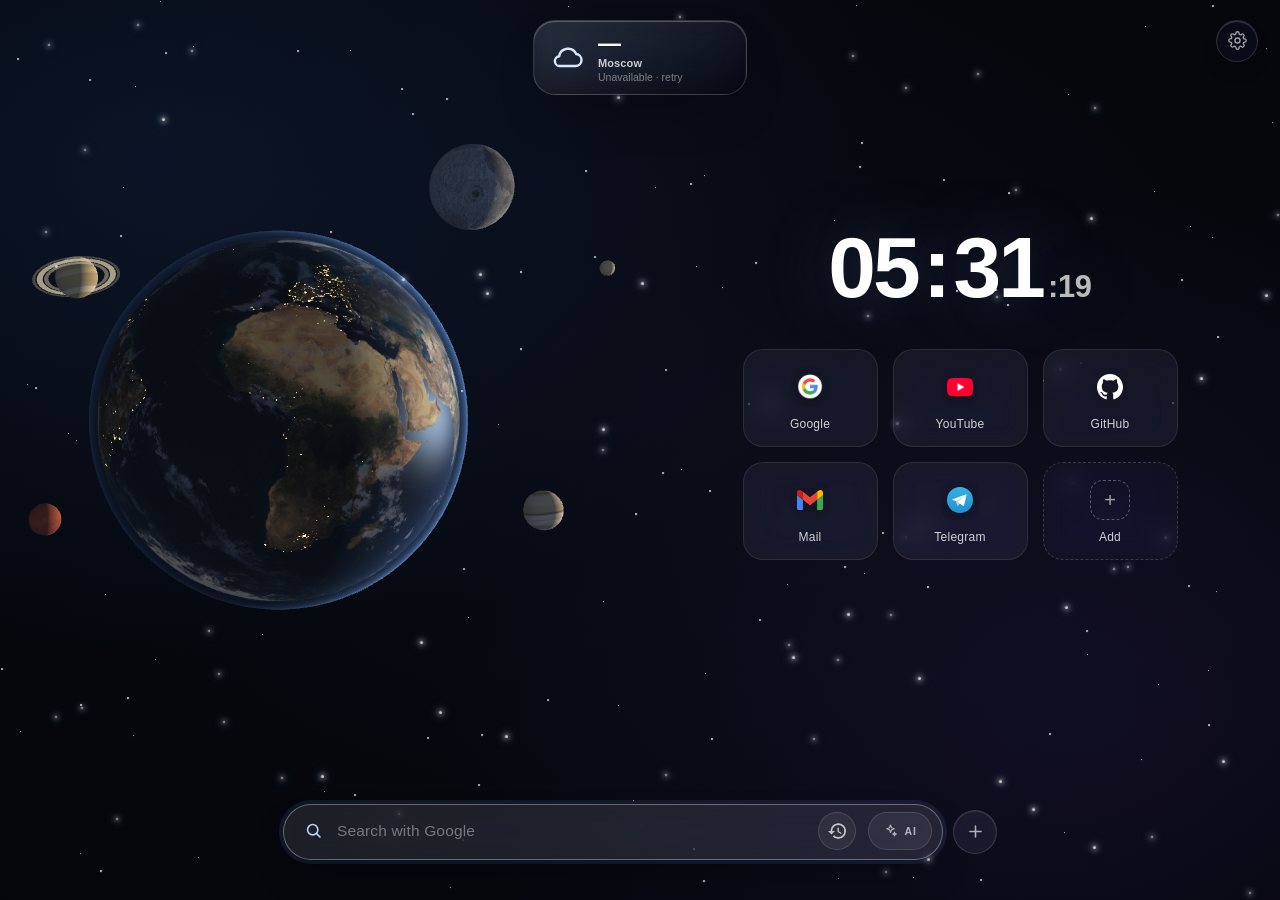
==== commit 34fa8a9e: "Release 2.6.16: occasional black hole in the background" ====
--- a/chrome/index.html
+++ b/chrome/index.html
@@ -11,6 +11,7 @@
   
   <div class="stars" id="stars" aria-hidden="true"></div>
   <div class="comet-sky" id="comet-sky" aria-hidden="true"></div>
+  <canvas class="black-hole-canvas" id="black-hole-canvas" aria-hidden="true" hidden></canvas>
 
   
   <button class="settings-button" id="settings-button" type="button"
@@ -397,5 +398,6 @@
 
   <script src="lib/three.min.js"></script>
   <script src="script.js"></script>
+  <script src="black-hole.js"></script>
 </body>
 </html>
--- a/chrome/style.css
+++ b/chrome/style.css
@@ -14,8 +14,8 @@
   --accent-violet: #9b5cff;
   --accent-cyan: #22c7e6;
   --accent-pink: #ec4899;
-  --space-gradient: linear-gradient(135deg, #22d3ee 0%, #5b7cff 34%, #a855f7 66%, #ec4899 100%);
-  --space-glow: rgba(124, 92, 255, 0.5);
+  --space-gradient: linear-gradient(180deg, #3b5f86 0%, #294a6b 52%, #1a2f47 100%);
+  --space-glow: rgba(30, 60, 95, 0.3);
   --tile-columns: 3;
   --tile-rows: 3;
 }
@@ -91,6 +91,19 @@
   z-index: 0;
   overflow: hidden;
   pointer-events: none;
+}
+
+.black-hole-canvas {
+  position: fixed;
+  inset: 0;
+  z-index: 0;
+  width: 100%;
+  height: 100%;
+  pointer-events: none;
+}
+
+.black-hole-canvas[hidden] {
+  display: none;
 }
 
 .comet {
@@ -209,7 +222,7 @@
   justify-content: center;
   gap: clamp(26px, 4.5vh, 54px);
   width: 100%;
-  max-width: 500px;
+  max-width: 100%;
   height: 100%;
   padding: 0 clamp(16px, 3vw, 36px);
   justify-self: center;
@@ -243,7 +256,7 @@
   grid-template-columns: repeat(var(--tile-columns, 3), minmax(0, 1fr));
   align-content: start;
   gap: clamp(10px, 1.2vw, 15px);
-  width: min(100%, 440px);
+  width: min(100%, calc(var(--tile-columns, 3) * 145px));
 }
 
 .bookmarks-widget {
@@ -1518,7 +1531,7 @@
 
 .search-attachment-send:hover {
   box-shadow:
-    0 10px 24px -10px rgba(100, 120, 255, 1),
+    0 10px 24px -10px rgba(45, 80, 130, 0.5),
     inset 0 1px 0 rgba(255, 255, 255, 0.3);
 }
 
@@ -1707,7 +1720,7 @@
   background:
     linear-gradient(rgba(13, 17, 32, 0.88), rgba(13, 17, 32, 0.88)) padding-box,
     linear-gradient(110deg,
-      #22d3ee, #5b7cff, #a855f7, #ec4899, #22d3ee) border-box;
+      #3b5f86, #294a6b, #1a2f47, #3b5f86) border-box;
   background-size: 100% 100%, 300% 100%;
   animation: ai-border 7s linear infinite, ai-pulse 3.4s ease-in-out infinite;
 }
@@ -1716,7 +1729,7 @@
   background:
     linear-gradient(rgba(13, 17, 32, 0.94), rgba(13, 17, 32, 0.94)) padding-box,
     linear-gradient(110deg,
-      #22d3ee, #5b7cff, #a855f7, #ec4899, #22d3ee) border-box;
+      #3b5f86, #294a6b, #1a2f47, #3b5f86) border-box;
   background-size: 100% 100%, 300% 100%;
 }
 
@@ -2051,7 +2064,7 @@
 }
 
 .btn:hover {
-  filter: brightness(1.12);
+  filter: brightness(1.05);
   transform: translateY(-1px);
 }
 
@@ -2441,7 +2454,7 @@
   }
 
   .tiles {
-    width: min(100%, 430px);
+    width: min(100%, calc(var(--tile-columns, 3) * 140px));
   }
 
   
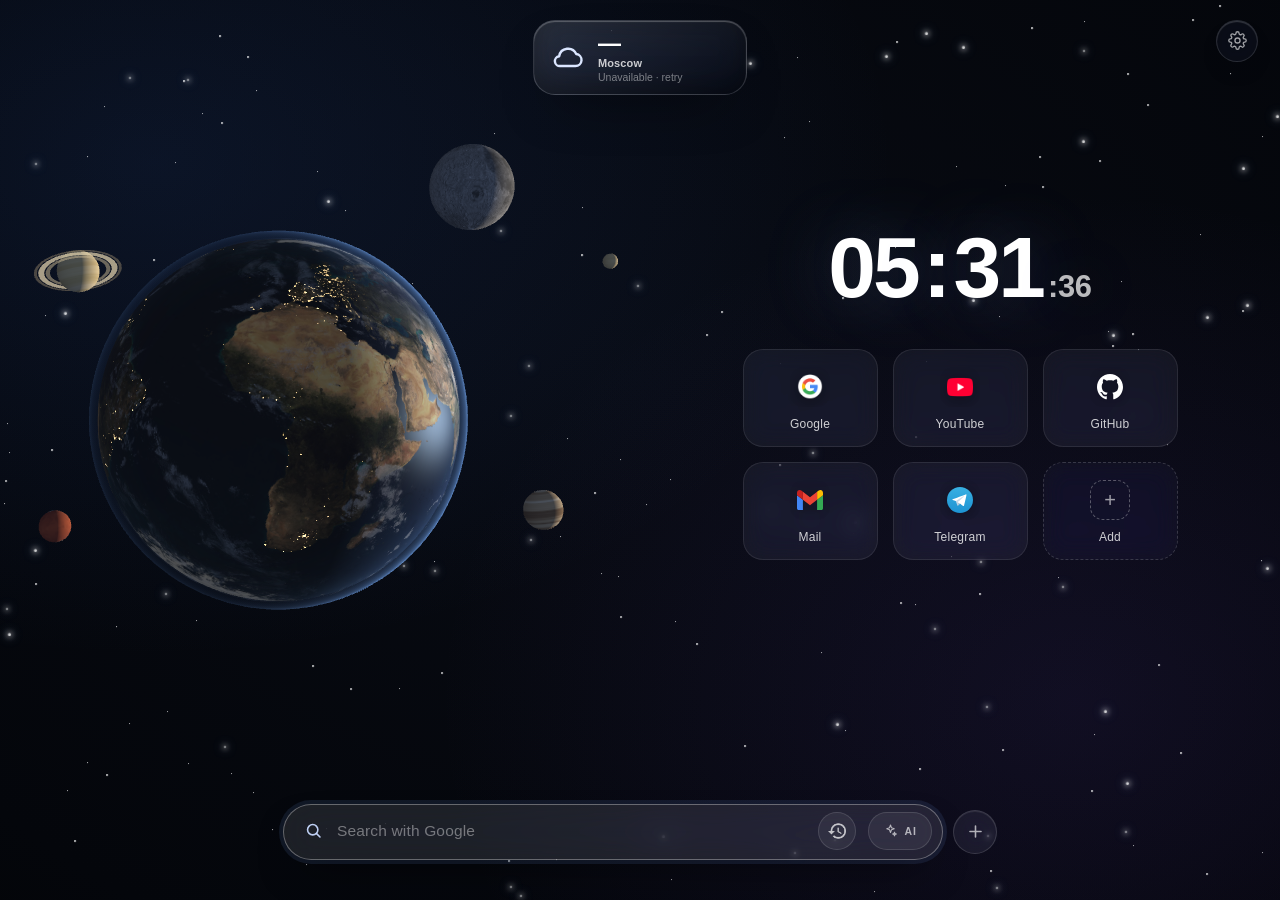
==== commit 5fa422cb: "Release 2.6.17: remove the black hole effect" ====
--- a/chrome/index.html
+++ b/chrome/index.html
@@ -11,7 +11,6 @@
   
   <div class="stars" id="stars" aria-hidden="true"></div>
   <div class="comet-sky" id="comet-sky" aria-hidden="true"></div>
-  <canvas class="black-hole-canvas" id="black-hole-canvas" aria-hidden="true" hidden></canvas>
 
   
   <button class="settings-button" id="settings-button" type="button"
@@ -398,6 +397,5 @@
 
   <script src="lib/three.min.js"></script>
   <script src="script.js"></script>
-  <script src="black-hole.js"></script>
 </body>
 </html>
--- a/chrome/style.css
+++ b/chrome/style.css
@@ -91,19 +91,6 @@
   z-index: 0;
   overflow: hidden;
   pointer-events: none;
-}
-
-.black-hole-canvas {
-  position: fixed;
-  inset: 0;
-  z-index: 0;
-  width: 100%;
-  height: 100%;
-  pointer-events: none;
-}
-
-.black-hole-canvas[hidden] {
-  display: none;
 }
 
 .comet {
